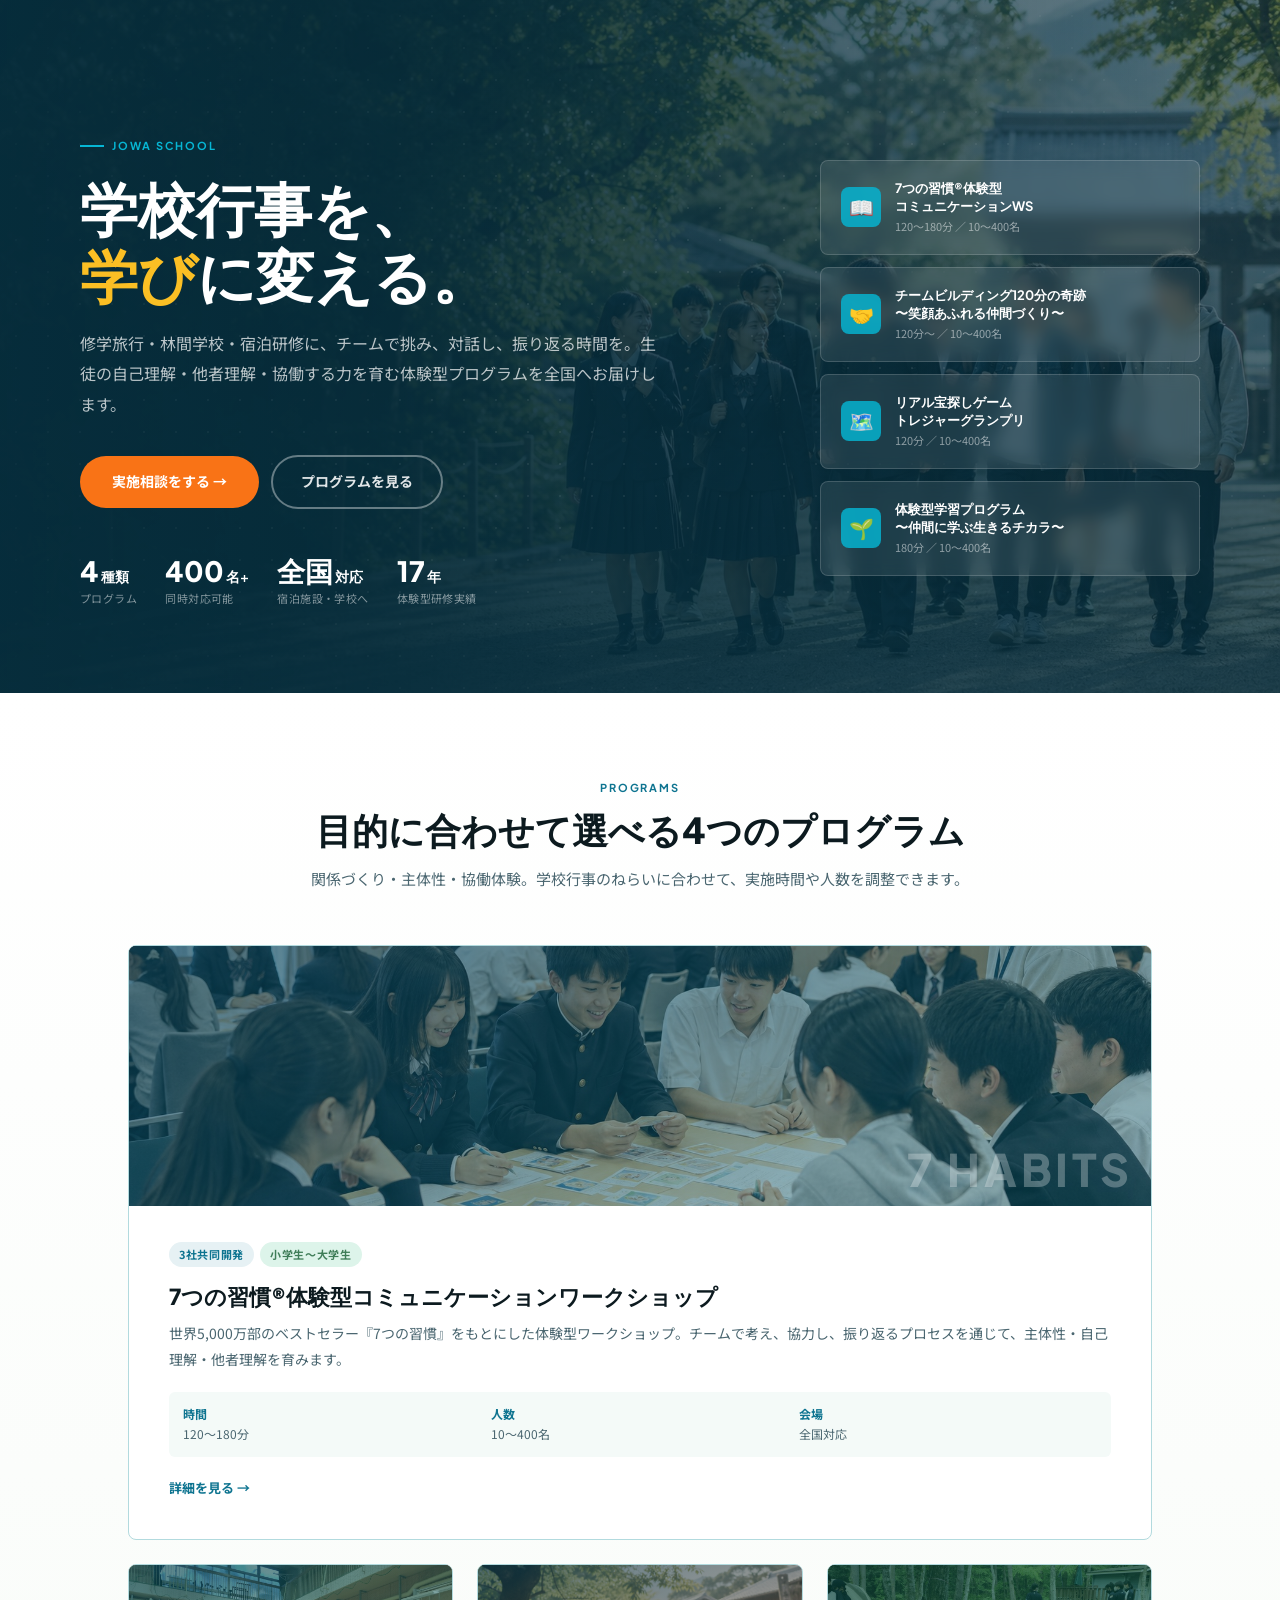
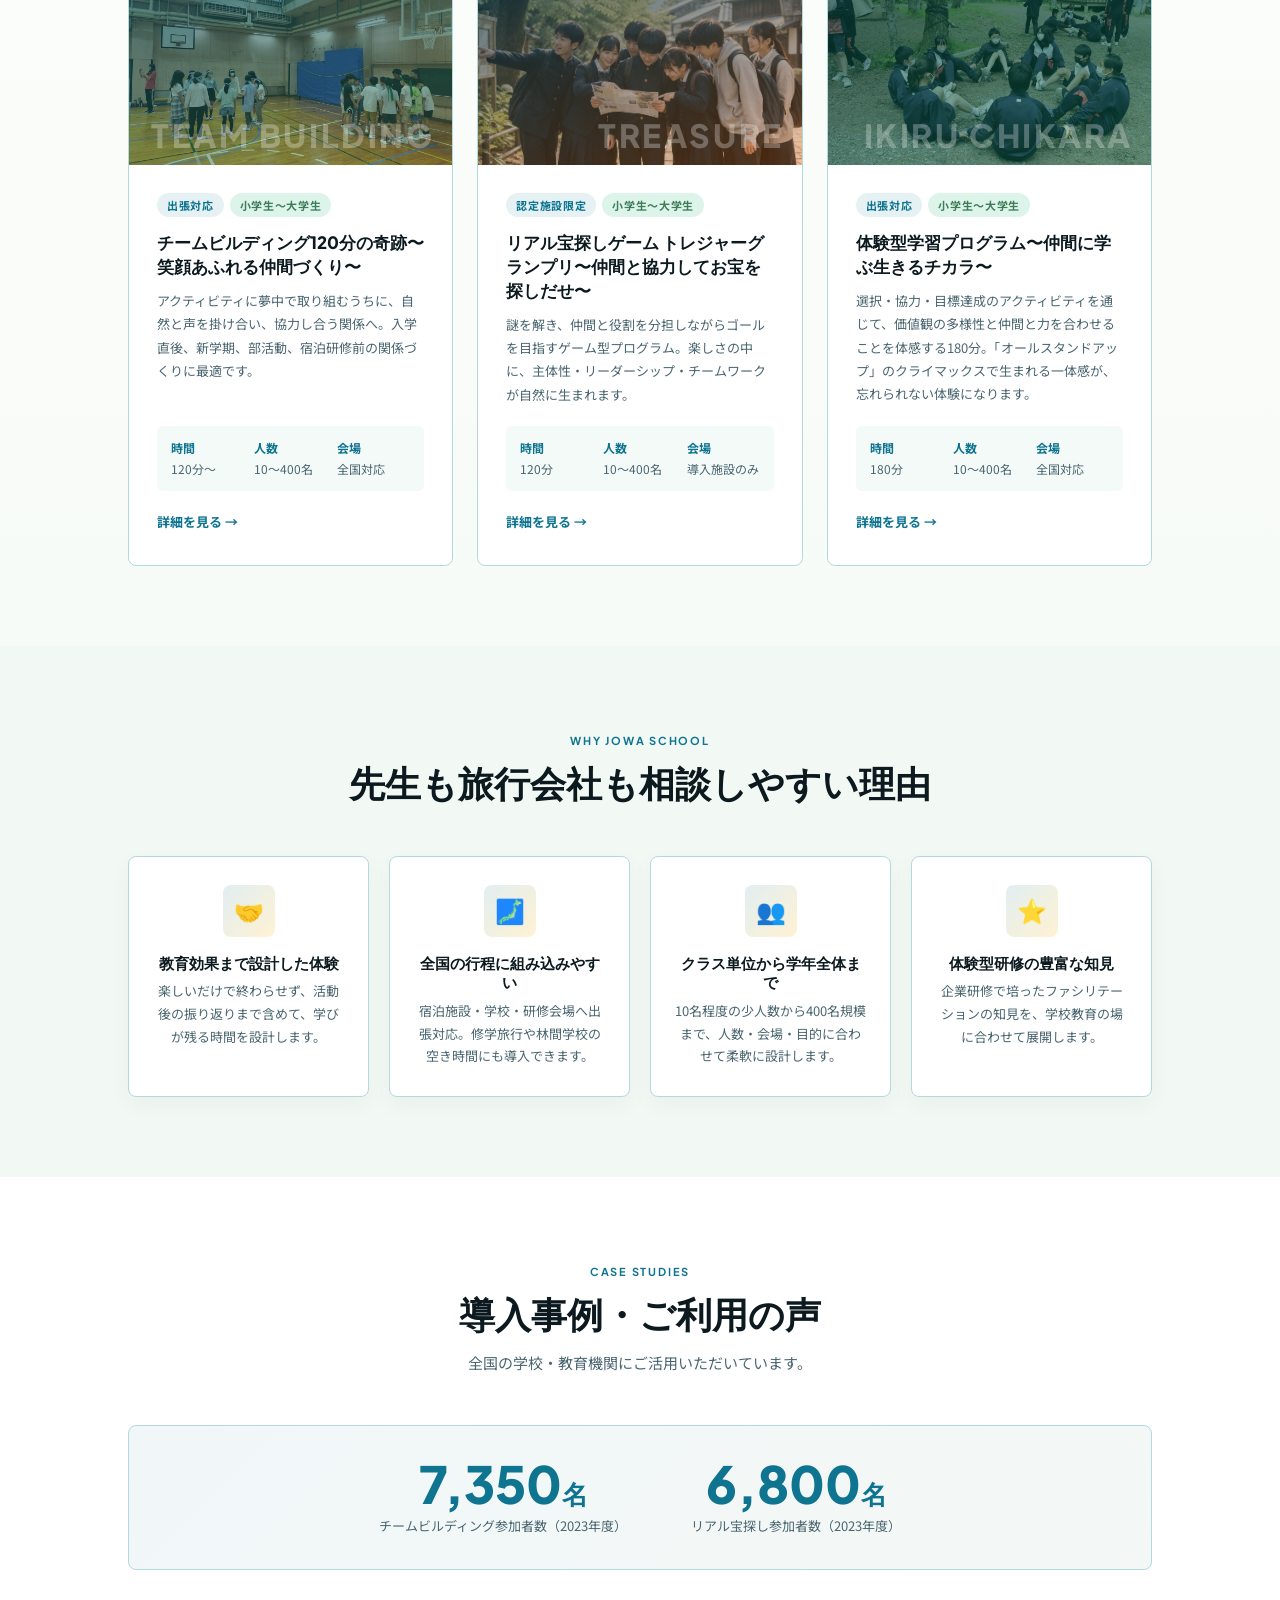
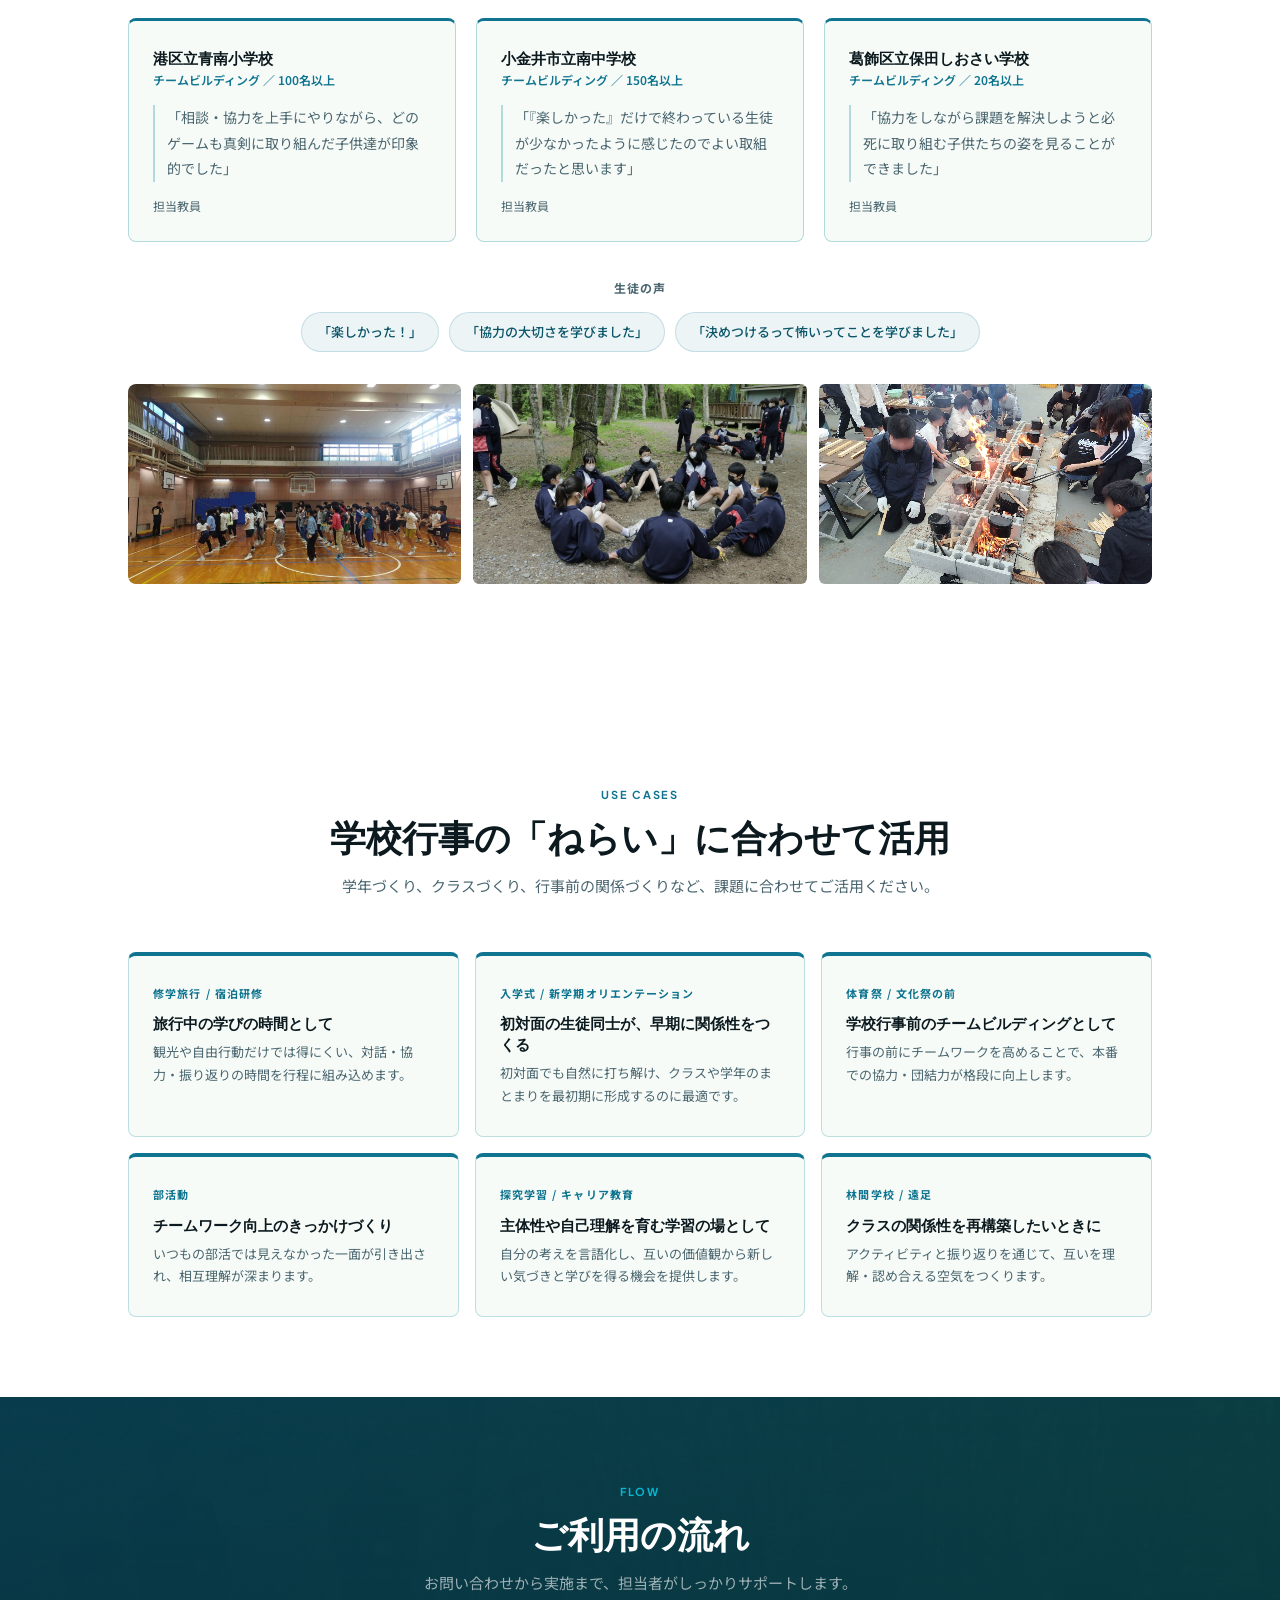
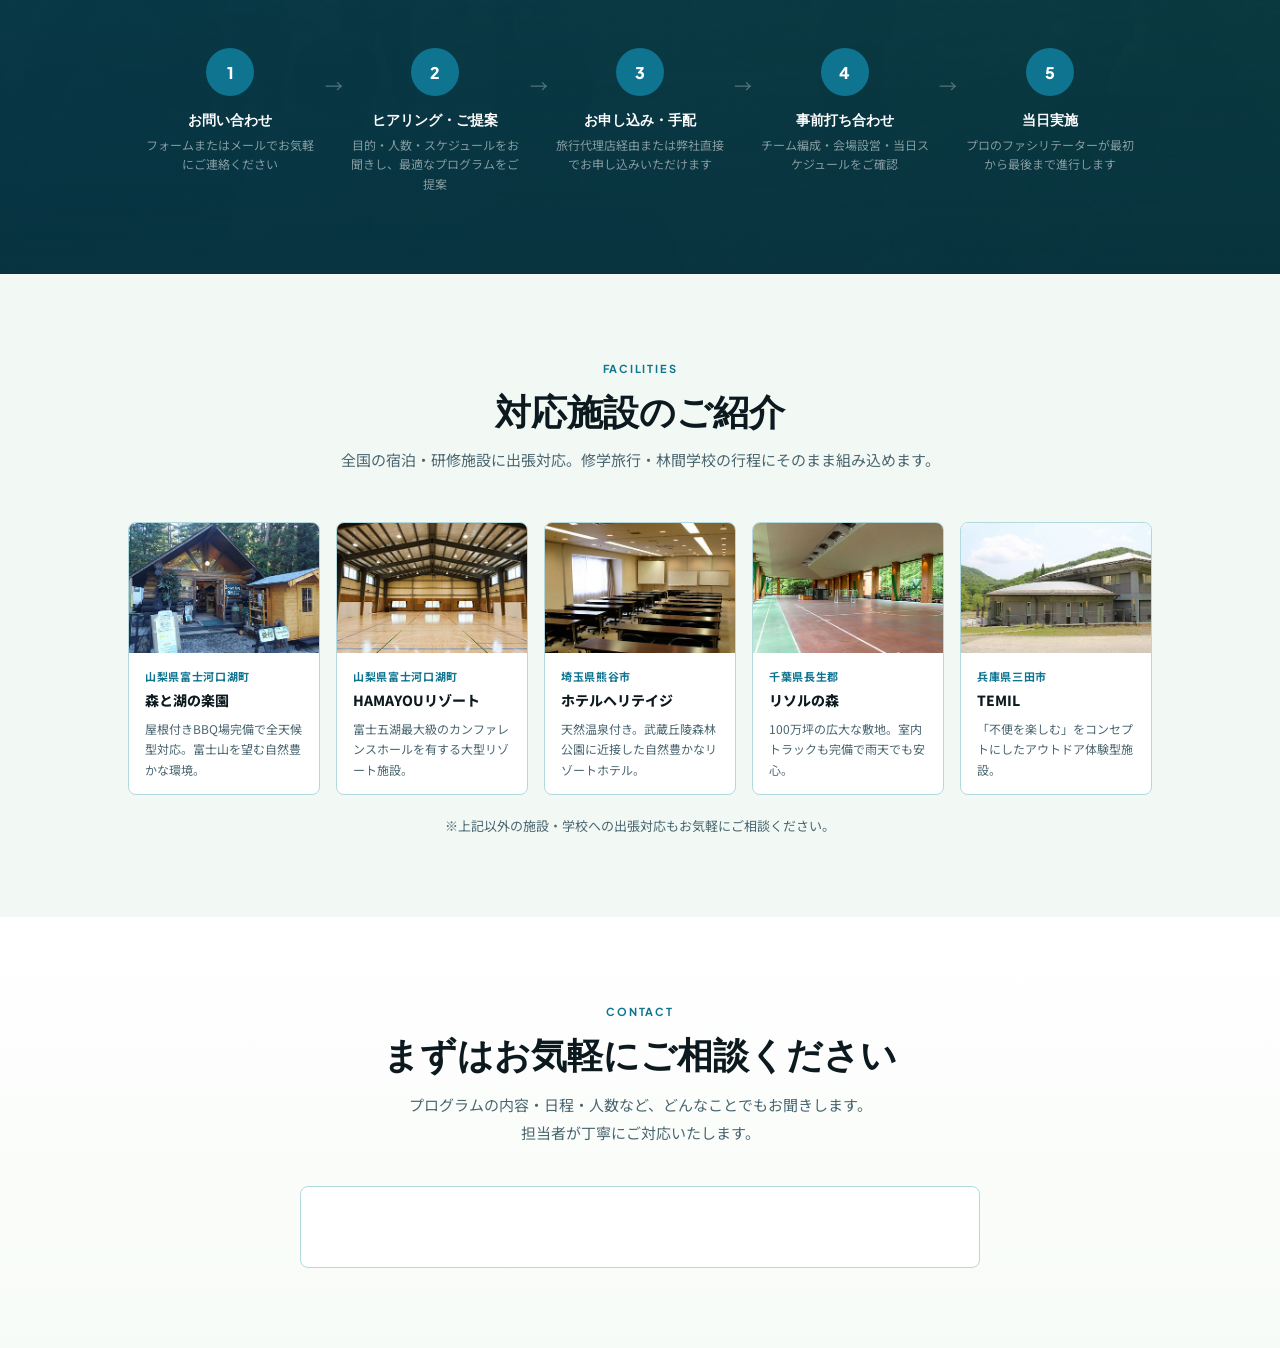
==== deploy/index.html @ 549e77df "Redesign programs grid: featured 7習慣 + 3-column sub-grid - 7つの習慣を横長フィーチャーカード（左44%:画像/右:テキスト）に変更 - 残り" ====
<!DOCTYPE html>
<html lang="ja">
<head>
  <meta charset="UTF-8">
  <meta name="viewport" content="width=device-width, initial-scale=1.0">

  <title>JOWA SCHOOL｜修学旅行・林間学校・宿泊研修の体験型プログラム</title>
  <meta name="description" content="修学旅行・林間学校・宿泊研修に。7つの習慣®ワークショップ・チームビルディング・宝探しゲームなど、学校向け体験型プログラムを全国提供。">
  <link rel="canonical" href="https://jowa-school.fun/">

  <meta property="og:type" content="website">
  <meta property="og:url" content="https://jowa-school.fun/">
  <meta property="og:title" content="JOWA SCHOOL｜修学旅行・林間学校の体験型プログラム">
  <meta property="og:description" content="修学旅行・林間学校・宿泊研修に。7つの習慣®ワークショップほか全国対応の学校向け体験型プログラム。">
  <meta property="og:site_name" content="JOWA SCHOOL">
  <meta property="og:locale" content="ja_JP">

  <link rel="preconnect" href="https://fonts.googleapis.com">
  <link rel="preconnect" href="https://fonts.gstatic.com" crossorigin>
  <link href="https://fonts.googleapis.com/css2?family=Plus+Jakarta+Sans:wght@700;800&family=Inter:wght@400;500;600;700&family=Noto+Sans+JP:wght@400;500;700&display=swap" rel="stylesheet">
  <link rel="stylesheet" href="assets/css/common.css">
  <link rel="stylesheet" href="assets/css/index.css">
  <script src="/assets/js/layout.js" defer></script>
</head>
<body>

<!-- ══ HEADER ══════════════════════════════════════ -->
<div id="site-header"></div>

<!-- ══ HERO ════════════════════════════════════════ -->
<section class="hero">
  <div class="hero-inner">
    <div class="hero-body">
      <p class="hero-eyebrow">JOWA SCHOOL</p>
      <h1>学校行事を、<br><em>学び</em>に変える。</h1>
      <p class="hero-lead">修学旅行・林間学校・宿泊研修に、チームで挑み、対話し、振り返る時間を。生徒の自己理解・他者理解・協働する力を育む体験型プログラムを全国へお届けします。</p>
      <div class="hero-btns">
        <a href="#contact" class="btn-primary">実施相談をする →</a>
        <a href="#programs" class="btn-outline btn-outline-light">プログラムを見る</a>
      </div>
      <div class="hero-stats">
        <div>
          <div class="hero-stat-num">4<span>種類</span></div>
          <div class="hero-stat-label">プログラム</div>
        </div>
        <div>
          <div class="hero-stat-num">400<span>名+</span></div>
          <div class="hero-stat-label">同時対応可能</div>
        </div>
        <div>
          <div class="hero-stat-num">全国<span>対応</span></div>
          <div class="hero-stat-label">宿泊施設・学校へ</div>
        </div>
        <div>
          <div class="hero-stat-num">17<span>年</span></div>
          <div class="hero-stat-label">体験型研修実績</div>
        </div>
      </div>
    </div>
    <div class="hero-cards">
      <a href="#7habits" class="hero-card">
        <div class="hero-card-icon">📖</div>
        <div>
          <div class="hero-card-title">7つの習慣®体験型<br>コミュニケーションWS</div>
          <div class="hero-card-meta">120〜180分 ／ 10〜400名</div>
        </div>
      </a>
      <a href="#team-building" class="hero-card">
        <div class="hero-card-icon">🤝</div>
        <div>
          <div class="hero-card-title">チームビルディング120分の奇跡<br>〜笑顔あふれる仲間づくり〜</div>
          <div class="hero-card-meta">120分〜 ／ 10〜400名</div>
        </div>
      </a>
      <a href="#treasure" class="hero-card">
        <div class="hero-card-icon">🗺️</div>
        <div>
          <div class="hero-card-title">リアル宝探しゲーム<br>トレジャーグランプリ</div>
          <div class="hero-card-meta">120分 ／ 10〜400名</div>
        </div>
      </a>
      <a href="#ikiru" class="hero-card">
        <div class="hero-card-icon">🌱</div>
        <div>
          <div class="hero-card-title">体験型学習プログラム<br>〜仲間に学ぶ生きるチカラ〜</div>
          <div class="hero-card-meta">180分 ／ 10〜400名</div>
        </div>
      </a>
    </div>
  </div>
</section>

<!-- ══ PROGRAMS ════════════════════════════════════ -->
<section class="programs-section" id="programs">
  <div class="content-wrap">
    <div class="programs-header">
      <p class="sec-eyebrow">PROGRAMS</p>
      <h2 class="sec-title">目的に合わせて選べる4つのプログラム</h2>
      <p class="sec-lead">関係づくり・主体性・協働体験。学校行事のねらいに合わせて、実施時間や人数を調整できます。</p>
    </div>
    <div class="programs-grid">

      <!-- 1: 7つの習慣（フィーチャー） -->
      <div class="prog-card prog-card-featured" id="7habits">
        <div class="prog-card-visual prog-card-visual-7habits">
          <span class="prog-card-visual-label">7 HABITS</span>
          <div class="prog-card-visual-hover">詳細を見る →</div>
        </div>
        <div class="prog-card-body">
          <div class="prog-card-tags">
            <span class="badge badge-teal">3社共同開発</span>
            <span class="badge badge-ice">小学生〜大学生</span>
          </div>
          <h3 class="prog-card-title">7つの習慣®体験型コミュニケーションワークショップ</h3>
          <p class="prog-card-desc">世界5,000万部のベストセラー『7つの習慣』をもとにした体験型ワークショップ。チームで考え、協力し、振り返るプロセスを通じて、主体性・自己理解・他者理解を育みます。</p>
          <div class="prog-card-specs">
            <div class="prog-card-spec"><strong>時間</strong>120〜180分</div>
            <div class="prog-card-spec"><strong>人数</strong>10〜400名</div>
            <div class="prog-card-spec"><strong>会場</strong>全国対応</div>
          </div>
          <a href="programs/7habits.html" class="prog-card-link" aria-label="7つの習慣ワークショップ詳細を見る">詳細を見る →</a>
        </div>
      </div>

    <div class="programs-sub-grid">
      <!-- 2: チームビルディング -->
      <div class="prog-card" id="team-building">
        <div class="prog-card-visual prog-card-visual-team">
          <span class="prog-card-visual-label">TEAM BUILDING</span>
          <div class="prog-card-visual-hover">詳細を見る →</div>
        </div>
        <div class="prog-card-body">
          <div class="prog-card-tags">
            <span class="badge badge-teal">出張対応</span>
            <span class="badge badge-ice">小学生〜大学生</span>
          </div>
          <h3 class="prog-card-title">チームビルディング120分の奇跡〜笑顔あふれる仲間づくり〜</h3>
          <p class="prog-card-desc">アクティビティに夢中で取り組むうちに、自然と声を掛け合い、協力し合う関係へ。入学直後、新学期、部活動、宿泊研修前の関係づくりに最適です。</p>
          <div class="prog-card-specs">
            <div class="prog-card-spec"><strong>時間</strong>120分〜</div>
            <div class="prog-card-spec"><strong>人数</strong>10〜400名</div>
            <div class="prog-card-spec"><strong>会場</strong>全国対応</div>
          </div>
          <a href="programs/team-building.html" class="prog-card-link" aria-label="チームビルディング詳細を見る">詳細を見る →</a>
        </div>
      </div>

      <!-- 3: トレジャーグランプリ -->
      <div class="prog-card" id="treasure">
        <div class="prog-card-visual prog-card-visual-treasure">
          <span class="prog-card-visual-label">TREASURE</span>
          <div class="prog-card-visual-hover">詳細を見る →</div>
        </div>
        <div class="prog-card-body">
          <div class="prog-card-tags">
            <span class="badge badge-teal">認定施設限定</span>
            <span class="badge badge-ice">小学生〜大学生</span>
          </div>
          <h3 class="prog-card-title">リアル宝探しゲーム トレジャーグランプリ〜仲間と協力してお宝を探しだせ〜</h3>
          <p class="prog-card-desc">謎を解き、仲間と役割を分担しながらゴールを目指すゲーム型プログラム。楽しさの中に、主体性・リーダーシップ・チームワークが自然に生まれます。</p>
          <div class="prog-card-specs">
            <div class="prog-card-spec"><strong>時間</strong>120分</div>
            <div class="prog-card-spec"><strong>人数</strong>10〜400名</div>
            <div class="prog-card-spec"><strong>会場</strong>導入施設のみ</div>
          </div>
          <a href="programs/treasure.html" class="prog-card-link" aria-label="トレジャーグランプリ詳細を見る">詳細を見る →</a>
        </div>
      </div>


      <!-- 4: 生きるチカラ -->
      <div class="prog-card" id="ikiru">
        <div class="prog-card-visual prog-card-visual-ikiru">
          <span class="prog-card-visual-label">IKIRU CHIKARA</span>
          <div class="prog-card-visual-hover">詳細を見る →</div>
        </div>
        <div class="prog-card-body">
          <div class="prog-card-tags">
            <span class="badge badge-teal">出張対応</span>
            <span class="badge badge-ice">小学生〜大学生</span>
          </div>
          <h3 class="prog-card-title">体験型学習プログラム〜仲間に学ぶ生きるチカラ〜</h3>
          <p class="prog-card-desc">選択・協力・目標達成のアクティビティを通じて、価値観の多様性と仲間と力を合わせることを体感する180分。「オールスタンドアップ」のクライマックスで生まれる一体感が、忘れられない体験になります。</p>
          <div class="prog-card-specs">
            <div class="prog-card-spec"><strong>時間</strong>180分</div>
            <div class="prog-card-spec"><strong>人数</strong>10〜400名</div>
            <div class="prog-card-spec"><strong>会場</strong>全国対応</div>
          </div>
          <a href="programs/ikiru.html" class="prog-card-link" aria-label="生きるチカラ詳細を見る">詳細を見る →</a>
        </div>
      </div>
    </div><!-- /programs-sub-grid -->

    </div>
  </div>
</section>

<!-- ══ FEATURES ════════════════════════════════════ -->
<section class="features-section" id="features">
  <div class="content-wrap">
    <div class="features-header">
      <p class="sec-eyebrow">WHY JOWA SCHOOL</p>
      <h2 class="sec-title">先生も旅行会社も相談しやすい理由</h2>
    </div>
    <div class="features-grid">
      <div class="feat-card">
        <div class="feat-icon">🤝</div>
        <div class="feat-title">教育効果まで設計した体験</div>
        <p class="feat-desc">楽しいだけで終わらせず、活動後の振り返りまで含めて、学びが残る時間を設計します。</p>
      </div>
      <div class="feat-card">
        <div class="feat-icon">🗾</div>
        <div class="feat-title">全国の行程に組み込みやすい</div>
        <p class="feat-desc">宿泊施設・学校・研修会場へ出張対応。修学旅行や林間学校の空き時間にも導入できます。</p>
      </div>
      <div class="feat-card">
        <div class="feat-icon">👥</div>
        <div class="feat-title">クラス単位から学年全体まで</div>
        <p class="feat-desc">10名程度の少人数から400名規模まで、人数・会場・目的に合わせて柔軟に設計します。</p>
      </div>
      <div class="feat-card">
        <div class="feat-icon">⭐</div>
        <div class="feat-title">体験型研修の豊富な知見</div>
        <p class="feat-desc">企業研修で培ったファシリテーションの知見を、学校教育の場に合わせて展開します。</p>
      </div>
    </div>
  </div>
</section>

<!-- ══ CASES ════════════════════════════════════════ -->
<section class="cases-section" id="cases">
  <div class="content-wrap">
    <div class="cases-header">
      <p class="sec-eyebrow">CASE STUDIES</p>
      <h2 class="sec-title">導入事例・ご利用の声</h2>
      <p class="sec-lead">全国の学校・教育機関にご活用いただいています。</p>
    </div>
    <div class="cases-stats">
      <div class="cases-stat">
        <div class="cases-stat-num">7,350<span>名</span></div>
        <div class="cases-stat-label">チームビルディング参加者数（2023年度）</div>
      </div>
      <div class="cases-stat">
        <div class="cases-stat-num">6,800<span>名</span></div>
        <div class="cases-stat-label">リアル宝探し参加者数（2023年度）</div>
      </div>
    </div>
    <div class="cases-grid">
      <div class="case-card">
        <div class="case-header">
          <div class="case-school">港区立青南小学校</div>
          <div class="case-program">チームビルディング ／ 100名以上</div>
        </div>
        <blockquote class="case-quote">「相談・協力を上手にやりながら、どのゲームも真剣に取り組んだ子供達が印象的でした」</blockquote>
        <div class="case-role">担当教員</div>
      </div>
      <div class="case-card">
        <div class="case-header">
          <div class="case-school">小金井市立南中学校</div>
          <div class="case-program">チームビルディング ／ 150名以上</div>
        </div>
        <blockquote class="case-quote">「『楽しかった』だけで終わっている生徒が少なかったように感じたのでよい取組だったと思います」</blockquote>
        <div class="case-role">担当教員</div>
      </div>
      <div class="case-card">
        <div class="case-header">
          <div class="case-school">葛飾区立保田しおさい学校</div>
          <div class="case-program">チームビルディング ／ 20名以上</div>
        </div>
        <blockquote class="case-quote">「協力をしながら課題を解決しようと必死に取り組む子供たちの姿を見ることができました」</blockquote>
        <div class="case-role">担当教員</div>
      </div>
    </div>
    <div class="student-voices">
      <p class="voices-label">生徒の声</p>
      <div class="voices-list">
        <span class="voice-chip">「楽しかった！」</span>
        <span class="voice-chip">「協力の大切さを学びました」</span>
        <span class="voice-chip">「決めつけるって怖いってことを学びました」</span>
      </div>
    </div>
    <div class="cases-photos">
      <div class="cases-photo" style="background-image:url('assets/images/school-tb-1.jpg')"></div>
      <div class="cases-photo" style="background-image:url('assets/images/adventure-allstandup.jpg')"></div>
      <div class="cases-photo" style="background-image:url('assets/images/bbq-activity.jpg')"></div>
    </div>
  </div>
</section>

<!-- ══ SCENES ═══════════════════════════════════════ -->
<section class="scenes-section" id="scenes">
  <div class="content-wrap">
    <div class="scenes-header">
      <p class="sec-eyebrow">USE CASES</p>
      <h2 class="sec-title">学校行事の「ねらい」に合わせて活用</h2>
      <p class="sec-lead">学年づくり、クラスづくり、行事前の関係づくりなど、課題に合わせてご活用ください。</p>
    </div>
    <div class="scenes-grid">
      <div class="scene-card">
        <div class="scene-tag">修学旅行 / 宿泊研修</div>
        <div class="scene-title">旅行中の学びの時間として</div>
        <p class="scene-desc">観光や自由行動だけでは得にくい、対話・協力・振り返りの時間を行程に組み込めます。</p>
      </div>
      <div class="scene-card">
        <div class="scene-tag">入学式 / 新学期オリエンテーション</div>
        <div class="scene-title">初対面の生徒同士が、早期に関係性をつくる</div>
        <p class="scene-desc">初対面でも自然に打ち解け、クラスや学年のまとまりを最初期に形成するのに最適です。</p>
      </div>
      <div class="scene-card">
        <div class="scene-tag">体育祭 / 文化祭の前</div>
        <div class="scene-title">学校行事前のチームビルディングとして</div>
        <p class="scene-desc">行事の前にチームワークを高めることで、本番での協力・団結力が格段に向上します。</p>
      </div>
      <div class="scene-card">
        <div class="scene-tag">部活動</div>
        <div class="scene-title">チームワーク向上のきっかけづくり</div>
        <p class="scene-desc">いつもの部活では見えなかった一面が引き出され、相互理解が深まります。</p>
      </div>
      <div class="scene-card">
        <div class="scene-tag">探究学習 / キャリア教育</div>
        <div class="scene-title">主体性や自己理解を育む学習の場として</div>
        <p class="scene-desc">自分の考えを言語化し、互いの価値観から新しい気づきと学びを得る機会を提供します。</p>
      </div>
      <div class="scene-card">
        <div class="scene-tag">林間学校 / 遠足</div>
        <div class="scene-title">クラスの関係性を再構築したいときに</div>
        <p class="scene-desc">アクティビティと振り返りを通じて、互いを理解・認め合える空気をつくります。</p>
      </div>
    </div>
  </div>
</section>

<!-- ══ FLOW ═════════════════════════════════════════ -->
<section class="flow-section" id="flow">
  <div class="content-wrap">
    <div class="flow-header">
      <p class="sec-eyebrow">FLOW</p>
      <h2 class="sec-title">ご利用の流れ</h2>
      <p class="sec-lead">お問い合わせから実施まで、担当者がしっかりサポートします。</p>
    </div>
    <div class="flow-steps">
      <div class="flow-step">
        <div class="flow-step-num">1</div>
        <div class="flow-step-title">お問い合わせ</div>
        <p class="flow-step-desc">フォームまたはメールでお気軽にご連絡ください</p>
      </div>
      <div class="flow-step">
        <div class="flow-step-num">2</div>
        <div class="flow-step-title">ヒアリング・ご提案</div>
        <p class="flow-step-desc">目的・人数・スケジュールをお聞きし、最適なプログラムをご提案</p>
      </div>
      <div class="flow-step">
        <div class="flow-step-num">3</div>
        <div class="flow-step-title">お申し込み・手配</div>
        <p class="flow-step-desc">旅行代理店経由または弊社直接でお申し込みいただけます</p>
      </div>
      <div class="flow-step">
        <div class="flow-step-num">4</div>
        <div class="flow-step-title">事前打ち合わせ</div>
        <p class="flow-step-desc">チーム編成・会場設営・当日スケジュールをご確認</p>
      </div>
      <div class="flow-step">
        <div class="flow-step-num">5</div>
        <div class="flow-step-title">当日実施</div>
        <p class="flow-step-desc">プロのファシリテーターが最初から最後まで進行します</p>
      </div>
    </div>
  </div>
</section>

<!-- ══ FACILITIES ════════════════════════════════════ -->
<section class="facilities-section" id="facilities">
  <div class="content-wrap">
    <div class="facilities-header">
      <p class="sec-eyebrow">FACILITIES</p>
      <h2 class="sec-title">対応施設のご紹介</h2>
      <p class="sec-lead">全国の宿泊・研修施設に出張対応。修学旅行・林間学校の行程にそのまま組み込めます。</p>
    </div>
    <div class="facilities-grid">
      <div class="fac-card">
        <div class="fac-img" style="background-image:url('assets/images/facility-rakuen.jpg')"></div>
        <div class="fac-body">
          <div class="fac-location">山梨県富士河口湖町</div>
          <div class="fac-name">森と湖の楽園</div>
          <p class="fac-desc">屋根付きBBQ場完備で全天候型対応。富士山を望む自然豊かな環境。</p>
        </div>
      </div>
      <div class="fac-card">
        <div class="fac-img" style="background-image:url('assets/images/facility-hamayou.jpg')"></div>
        <div class="fac-body">
          <div class="fac-location">山梨県富士河口湖町</div>
          <div class="fac-name">HAMAYOUリゾート</div>
          <p class="fac-desc">富士五湖最大級のカンファレンスホールを有する大型リゾート施設。</p>
        </div>
      </div>
      <div class="fac-card">
        <div class="fac-img" style="background-image:url('assets/images/facility-heritage.jpg')"></div>
        <div class="fac-body">
          <div class="fac-location">埼玉県熊谷市</div>
          <div class="fac-name">ホテルヘリテイジ</div>
          <p class="fac-desc">天然温泉付き。武蔵丘陵森林公園に近接した自然豊かなリゾートホテル。</p>
        </div>
      </div>
      <div class="fac-card">
        <div class="fac-img" style="background-image:url('assets/images/facility-resol.jpg')"></div>
        <div class="fac-body">
          <div class="fac-location">千葉県長生郡</div>
          <div class="fac-name">リソルの森</div>
          <p class="fac-desc">100万坪の広大な敷地。室内トラックも完備で雨天でも安心。</p>
        </div>
      </div>
      <div class="fac-card">
        <div class="fac-img" style="background-image:url('assets/images/facility-temil.jpg')"></div>
        <div class="fac-body">
          <div class="fac-location">兵庫県三田市</div>
          <div class="fac-name">TEMIL</div>
          <p class="fac-desc">「不便を楽しむ」をコンセプトにしたアウトドア体験型施設。</p>
        </div>
      </div>
    </div>
    <p class="facilities-note">※上記以外の施設・学校への出張対応もお気軽にご相談ください。</p>
  </div>
</section>

<!-- ══ CONTACT ══════════════════════════════════════ -->
<section class="contact-section" id="contact">
  <div class="content-wrap">
    <div class="contact-inner">
      <p class="sec-eyebrow">CONTACT</p>
      <h2 class="sec-title">まずはお気軽にご相談ください</h2>
      <p class="sec-lead">プログラムの内容・日程・人数など、どんなことでもお聞きします。<br>担当者が丁寧にご対応いたします。</p>
      <div class="hs-form-wrap">
        <script src="https://js-na2.hsforms.net/forms/embed/246127011.js" defer></script>
        <div class="hs-form-frame" data-region="na2" data-form-id="2bb275f9-6973-461e-a616-0be017607dcc" data-portal-id="246127011"></div>
      </div>
    </div>
  </div>
</section>

<!-- ══ FOOTER ════════════════════════════════════════ -->
<div id="site-footer"></div>

</body>
</html>
---- deploy/assets/css/common.css ----
/* ━━━━━━━━━━━━━━━━━━━━━━━━━━━━━━━━━━━━━━━━━
   JOWA SCHOOL — common.css
   共通スタイル（ヘッダー・フッター・ベース）
━━━━━━━━━━━━━━━━━━━━━━━━━━━━━━━━━━━━━━━━━ */

/* ── DESIGN TOKENS ── */
:root {
  --teal:       #0E7490;   /* ブランドティール */
  --teal-dark:  #0A5568;   /* ダークティール（ヘッダー・濃背景） */
  --teal-bright:#06B6D4;   /* ブライトシアン（アクセント） */
  --leaf:       #3F7D58;   /* 学校・自然感の補助色 */
  --sun:        #FBBF24;   /* ハイライト */
  --coral:      #F97316;   /* CTAコーラルオレンジ */
  --coral-dark: #EA6C0A;   /* CTAホバー */
  --white:      #FFFFFF;
  --ice:        #F7FBF7;   /* body背景 */
  --ice-deep:   #DDF4EA;   /* セクション区切り用薄グリーン */
  --ink:        #0C1A1F;   /* 本文テキスト */
  --sub:        #4A6670;   /* サブテキスト */
  --rule:       #B2DADE;   /* ボーダー */

  --font-disp: 'Plus Jakarta Sans', 'Inter', sans-serif;
  --font-body: 'Noto Sans JP', sans-serif;

  --radius-sm:  6px;
  --radius-md:  8px;
  --radius-lg:  8px;
}

/* ── RESET & BASE ── */
*, *::before, *::after { box-sizing: border-box; margin: 0; padding: 0; }
html { scroll-behavior: smooth; font-size: 15px; }
body {
  font-family: var(--font-body);
  color: var(--ink);
  background: var(--ice);
  line-height: 1.7;
  -webkit-font-smoothing: antialiased;
}
a { color: inherit; text-decoration: none; }
img { max-width: 100%; display: block; }
ul { list-style: none; }

/* ── HEADER ── */
.hd {
  position: fixed; top: 0; left: 0; right: 0; z-index: 100;
  background: rgba(10,85,104,.96);
  height: 52px;
  display: flex; align-items: center; justify-content: space-between;
  padding: 0 32px;
  box-shadow: 0 1px 0 rgba(255,255,255,.08);
}
.hd-logo { display: flex; align-items: center; gap: 8px; }
.hd-logo img { height: 26px; width: auto; display: block; filter: brightness(0) invert(1); opacity: .9; }
.hd-logo span {
  font-size: 11px; font-weight: 600;
  color: rgba(255,255,255,.55);
  letter-spacing: .1em;
  text-transform: uppercase;
}
.hd-nav {
  display: flex; align-items: center; gap: 24px;
}
.hd-nav a {
  font-size: 12px; font-weight: 600;
  color: rgba(255,255,255,.7); letter-spacing: .04em;
  transition: color .15s;
}
.hd-nav a:hover, .hd-nav a.active { color: var(--white); }
.hd-sister {
  font-size: 11px; font-weight: 700; letter-spacing: .04em;
  color: rgba(255,255,255,.6) !important;
  border: 1px solid rgba(255,255,255,.25);
  padding: 5px 12px; border-radius: 100px;
  transition: color .15s, border-color .15s !important;
  white-space: nowrap;
}
.hd-sister:hover {
  color: var(--white) !important;
  border-color: rgba(255,255,255,.5) !important;
}
.hd-cta {
  background: var(--coral);
  color: var(--white) !important;
  padding: 7px 18px; border-radius: 100px;
  font-size: 12px; font-weight: 700;
  transition: background .15s !important;
}
.hd-cta:hover { background: var(--coral-dark) !important; }

/* ── FOOTER ── */
.ft {
  background: var(--teal-dark);
  color: rgba(255,255,255,.75);
}
.ft-cta {
  background:
    linear-gradient(90deg, rgba(6,45,60,.90) 0%, rgba(6,45,60,.76) 48%, rgba(6,45,60,.46) 100%),
    url('../images/cta-bg.jpg') center 54% / cover no-repeat;
  padding: 48px 48px;
  position: relative;
}
.ft-cta-inner {
  max-width: 1120px; margin: 0 auto;
  display: flex; align-items: center; justify-content: space-between;
  gap: 32px; flex-wrap: wrap;
  position: relative;
  z-index: 1;
}
.ft-cta-label {
  font-family: var(--font-disp);
  font-size: clamp(18px,2vw,24px);
  font-weight: 800; color: var(--white);
  margin-bottom: 6px; letter-spacing: 0;
}
.ft-cta-sub {
  font-size: 14px; color: rgba(255,255,255,.72); line-height: 1.65;
}
.ft-cta-actions {
  display: flex;
  gap: 12px;
  flex-wrap: wrap;
  align-items: center;
}
.ft-cta-btn {
  display: inline-block;
  background: var(--coral);
  color: var(--white);
  padding: 14px 32px; border-radius: 100px;
  font-size: 14px; font-weight: 700;
  transition: background .15s, transform .15s;
  white-space: nowrap;
}
.ft-cta-btn:hover { background: var(--coral-dark); transform: translateY(-1px); }
.ft-cta-btn-sub {
  display: inline-block;
  background: transparent;
  color: var(--white);
  padding: 13px 28px; border-radius: 100px;
  font-size: 14px; font-weight: 700;
  border: 2px solid rgba(255,255,255,.45);
  transition: border-color .15s;
  white-space: nowrap;
}
.ft-cta-btn-sub:hover { border-color: rgba(255,255,255,.9); }

.ft-main { padding: 48px 48px 32px; }
.ft-main-inner {
  max-width: 1120px; margin: 0 auto;
  display: grid; grid-template-columns: 1fr repeat(3,auto);
  gap: 48px;
}
.ft-logo {
  display: flex; align-items: center; gap: 8px;
  margin-bottom: 4px;
}
.ft-logo-img {
  height: 28px; width: auto;
  filter: brightness(0) invert(1); opacity: .85;
}
.ft-logo span {
  font-size: 13px;
  font-weight: 600;
  color: rgba(255,255,255,.4);
  letter-spacing: .1em;
}
.ft-tagline {
  font-size: 13px; color: rgba(255,255,255,.55);
  line-height: 1.7; margin-bottom: 12px;
}
.ft-meta { font-size: 12px; color: rgba(255,255,255,.4); }
.ft-col-title {
  font-size: 11px; font-weight: 700;
  color: rgba(255,255,255,.45); letter-spacing: .1em;
  text-transform: uppercase; margin-bottom: 14px;
}
.ft-col-links { display: flex; flex-direction: column; gap: 10px; }
.ft-col-links a {
  font-size: 13px; color: rgba(255,255,255,.65);
  transition: color .15s;
}
.ft-col-links a:hover { color: var(--white); }

.ft-bottom {
  border-top: 1px solid rgba(255,255,255,.08);
  padding: 20px 48px;
}
.ft-bottom-inner {
  max-width: 1120px; margin: 0 auto;
  display: flex; align-items: center; justify-content: space-between;
  gap: 16px; flex-wrap: wrap;
}
.ft-copy { font-size: 12px; color: rgba(255,255,255,.3); }
.ft-bottom-nav { display: flex; gap: 20px; }
.ft-bottom-nav a { font-size: 12px; color: rgba(255,255,255,.35); transition: color .15s; }
.ft-bottom-nav a:hover { color: rgba(255,255,255,.7); }

/* ── SECTION COMMON ── */
.sec-title {
  font-family: var(--font-disp);
  font-size: clamp(24px,2.8vw,40px);
  font-weight: 800; color: var(--ink);
  line-height: 1.2; letter-spacing: 0;
}
.sec-eyebrow {
  display: inline-block;
  font-family: var(--font-disp);
  font-size: 11px; font-weight: 700;
  letter-spacing: .16em; color: var(--teal);
  text-transform: uppercase; margin-bottom: 10px;
}
.sec-lead {
  font-size: 15px; color: var(--sub);
  line-height: 1.85; margin-top: 14px;
}

/* ── TAG / BADGE ── */
.badge {
  display: inline-flex; align-items: center;
  font-size: 11px; font-weight: 700;
  letter-spacing: .06em; padding: 3px 10px;
  border-radius: 100px;
}
.badge-teal { background: rgba(14,116,144,.1); color: var(--teal); }
.badge-coral { background: var(--coral); color: var(--white); }
.badge-ice { background: var(--ice-deep); color: var(--leaf); }

/* ── BUTTON ── */
.btn-primary {
  display: inline-flex; align-items: center; gap: 6px;
  background: var(--coral); color: var(--white);
  padding: 14px 32px; border-radius: 100px;
  font-size: 14px; font-weight: 700;
  transition: background .15s, transform .15s;
}
.btn-primary:hover { background: var(--coral-dark); transform: translateY(-1px); }
.btn-outline {
  display: inline-flex; align-items: center; gap: 6px;
  background: transparent; color: var(--teal);
  padding: 13px 28px; border-radius: 100px;
  border: 2px solid var(--teal);
  font-size: 14px; font-weight: 700;
  transition: background .15s, color .15s;
}
.btn-outline:hover { background: var(--teal); color: var(--white); }
.btn-outline-light {
  color: rgba(255,255,255,.88);
  border-color: rgba(255,255,255,.38);
}
.btn-outline-light:hover {
  background: rgba(255,255,255,.12);
  color: var(--white);
}

/* ── CONTENT WRAP ── */
.content-wrap { max-width: 1120px; margin: 0 auto; padding: 0 48px; }

@media (max-width: 1024px) {
  .ft-main-inner { grid-template-columns: 1fr 1fr; }
}
@media (max-width: 768px) {
  .hd { padding: 0 20px; }
  .hd-nav a:not(.hd-cta) { display: none; }
  .ft-cta { padding: 36px 24px; }
  .ft-main { padding: 36px 24px 24px; }
  .ft-main-inner { grid-template-columns: 1fr; gap: 28px; }
  .ft-bottom { padding: 16px 24px; }
  .content-wrap { padding: 0 24px; }
}
---- deploy/assets/css/index.css ----
/* ━━━━━━━━━━━━━━━━━━━━━━━━━━━━━━━━━━━━━━━━━
   JOWA SCHOOL — index.css  トップページ専用
━━━━━━━━━━━━━━━━━━━━━━━━━━━━━━━━━━━━━━━━━ */

/* ── HERO ── */
.hero {
  background-color: var(--teal-dark);
  background-image: url('../images/jowa-school-hero-students.jpg');
  background-size: cover;
  background-position: center 38%;
  padding: calc(52px + 76px) 48px 86px;
  position: relative; overflow: hidden;
}
.hero::before {
  content: '';
  position: absolute; inset: 0;
  background:
    linear-gradient(to right, rgba(6,45,60,.94) 0%, rgba(6,45,60,.74) 52%, rgba(6,45,60,.48) 100%),
    linear-gradient(to bottom, rgba(6,45,60,.18) 0%, rgba(6,45,60,.64) 100%);
}
/* 背景ドット装飾 */
.hero::after {
  content: '';
  position: absolute; inset: 0;
  background-image: radial-gradient(circle, rgba(255,255,255,.07) 1px, transparent 1px);
  background-size: 32px 32px;
  mask-image: radial-gradient(ellipse 80% 80% at 60% 50%, black 30%, transparent 100%);
}
.hero-inner {
  max-width: 1120px; margin: 0 auto;
  position: relative; z-index: 1;
  display: grid; grid-template-columns: minmax(0,1fr) 380px;
  gap: 64px; align-items: center;
}
.hero-eyebrow {
  display: inline-flex; align-items: center; gap: 8px;
  font-family: var(--font-disp);
  font-size: 11px; font-weight: 700; letter-spacing: .16em;
  color: var(--teal-bright); text-transform: uppercase;
  margin-bottom: 20px;
}
.hero-eyebrow::before {
  content: '';
  width: 24px; height: 2px;
  background: var(--teal-bright);
}
.hero h1 {
  font-family: var(--font-disp);
  font-size: clamp(34px, 4.5vw, 62px);
  font-weight: 800; color: var(--white);
  line-height: 1.15; letter-spacing: 0;
  margin-bottom: 20px;
  max-width: 680px;
}
.hero h1 em {
  color: var(--sun); font-style: normal;
}
.hero-lead {
  font-size: 16px; color: rgba(255,255,255,.72);
  line-height: 1.9; max-width: 590px; margin-bottom: 36px;
}
.hero-btns {
  display: flex; gap: 12px; flex-wrap: wrap;
  align-items: center;
}
.hero-stats {
  display: flex; gap: 28px; margin-top: 48px; flex-wrap: wrap;
}
.hero-stat-num {
  font-family: var(--font-disp);
  font-size: 28px; font-weight: 800;
  color: var(--white); line-height: 1;
}
.hero-stat-num span { font-size: 14px; font-weight: 600; margin-left: 2px; }
.hero-stat-label { font-size: 11px; color: rgba(255,255,255,.5); margin-top: 4px; letter-spacing: .04em; }

/* ヒーロー右カード群 */
.hero-cards {
  display: flex; flex-direction: column; gap: 12px;
}
.hero-card {
  background: rgba(255,255,255,.09);
  border: 1px solid rgba(255,255,255,.16);
  border-radius: var(--radius-md);
  padding: 18px 20px;
  display: flex; align-items: center; gap: 14px;
  backdrop-filter: blur(8px);
  transition: background .2s;
}
.hero-card:hover { background: rgba(255,255,255,.1); }
.hero-card-icon {
  width: 40px; height: 40px; border-radius: 8px;
  background: rgba(6,182,212,.82); flex-shrink: 0;
  display: flex; align-items: center; justify-content: center;
  font-size: 20px;
}
.hero-card-title {
  font-family: var(--font-disp);
  font-size: 13px; font-weight: 700; color: var(--white);
  line-height: 1.4;
}
.hero-card-meta {
  font-size: 11px; color: rgba(255,255,255,.5); margin-top: 2px;
}

/* ── PROGRAMS ── */
.programs-section {
  background: linear-gradient(180deg, var(--white) 0%, #F7FBF7 100%);
  padding: 80px 0;
}
.programs-header {
  text-align: center; margin-bottom: 52px;
}
.programs-grid {
  display: flex;
  flex-direction: column;
  gap: 24px;
}
.programs-sub-grid {
  display: grid; grid-template-columns: repeat(3,1fr);
  gap: 24px;
}
/* フィーチャーカード（横長） */
.prog-card-featured {
  flex-direction: row;
  min-height: 280px;
}
.prog-card-featured .prog-card-visual {
  flex: 0 0 44%;
  height: auto;
  min-height: 260px;
}
.prog-card-featured .prog-card-visual-label {
  font-size: clamp(28px, 3.5vw, 52px);
}
.prog-card-featured .prog-card-body {
  padding: 36px 40px 40px;
  justify-content: center;
}
.prog-card-featured .prog-card-title {
  font-size: 22px;
}
.prog-card-featured .prog-card-desc {
  font-size: 14px;
}
.prog-card {
  background: var(--white);
  border-radius: var(--radius-lg);
  overflow: hidden;
  border: 1px solid var(--rule);
  display: flex; flex-direction: column;
  position: relative; /* full-link 用 */
  cursor: pointer;
  transition: box-shadow .2s, transform .2s;
}
.prog-card:hover {
  box-shadow: 0 8px 32px rgba(14,116,144,.15);
  transform: translateY(-4px);
}
/* カード全体をリンクにする */
.prog-card-link::after {
  content: '';
  position: absolute;
  inset: 0;
}
.prog-card-visual {
  height: 200px; position: relative;
  overflow: hidden;
}
.prog-card-visual::before {
  content: '';
  position: absolute; inset: 0;
  background: inherit;
  background-size: cover;
  transition: transform .35s ease;
}
.prog-card:hover .prog-card-visual::before { transform: scale(1.04); }
.prog-card-visual-7habits {
  background:
    linear-gradient(160deg, rgba(10,68,90,.68) 0%, rgba(14,116,144,.36) 100%),
    url('../images/jowa-school-prog-7habits-students.jpg') center/cover no-repeat;
}
.prog-card-visual-team {
  background:
    linear-gradient(160deg, rgba(6,70,80,.68) 0%, rgba(63,125,88,.38) 100%),
    url('../images/school-tb-4.jpg') center/cover no-repeat;
}
.prog-card-visual-treasure {
  background:
    linear-gradient(160deg, rgba(10,55,75,.68) 0%, rgba(249,115,22,.30) 100%),
    url('../images/jowa-school-prog-treasure-students.jpg') center/cover no-repeat;
}
.prog-card-visual-ikiru {
  background:
    linear-gradient(160deg, rgba(5,60,50,.68) 0%, rgba(10,130,100,.36) 100%),
    url('../images/adventure-allstandup.jpg') center/cover no-repeat;
}
.prog-card-visual-label {
  font-family: var(--font-disp);
  font-size: clamp(22px,2.5vw,34px); font-weight: 800;
  color: rgba(255,255,255,.28); letter-spacing: .08em;
  position: absolute; bottom: 14px; right: 18px; line-height: 1;
  user-select: none;
  z-index: 1;
}
/* ホバー時オーバーレイ */
.prog-card-visual-hover {
  position: absolute; inset: 0;
  display: flex; align-items: center; justify-content: center;
  background: rgba(6,45,60,.45);
  font-family: var(--font-disp);
  font-size: 15px; font-weight: 700; color: var(--white);
  letter-spacing: .06em;
  opacity: 0;
  transition: opacity .2s;
  pointer-events: none;
  z-index: 2;
}
.prog-card:hover .prog-card-visual-hover { opacity: 1; }
.prog-card-body {
  padding: 28px 28px 32px;
  flex: 1; display: flex; flex-direction: column;
}
.prog-card-tags {
  display: flex; gap: 6px; flex-wrap: wrap; margin-bottom: 14px;
}
.prog-card-title {
  font-family: var(--font-disp);
  font-size: 17px; font-weight: 800; color: var(--ink);
  line-height: 1.4; letter-spacing: 0; margin-bottom: 10px;
}
.prog-card-desc {
  font-size: 13px; color: var(--sub); line-height: 1.8;
  flex: 1; margin-bottom: 20px;
}
.prog-card-specs {
  display: grid; grid-template-columns: repeat(3,1fr); gap: 10px; margin-bottom: 20px;
  padding: 12px 14px;
  background: #F4FAF8; border-radius: var(--radius-sm);
}
.prog-card-spec { font-size: 12px; color: var(--sub); }
.prog-card-spec strong { font-weight: 700; color: var(--teal); display: block; }
.prog-card-link {
  display: inline-flex; align-items: center; gap: 6px;
  font-size: 13px; font-weight: 700; color: var(--teal);
  transition: gap .15s;
}
.prog-card-link:hover { gap: 10px; }

/* ── FEATURES ── */
.features-section {
  background: #F2F8F4;
  padding: 80px 0;
}
.features-header { text-align: center; margin-bottom: 52px; }
.features-grid {
  display: grid; grid-template-columns: repeat(4,1fr);
  gap: 20px;
}
.feat-card {
  background: var(--white);
  border-radius: var(--radius-md);
  padding: 28px 24px;
  text-align: center;
  border: 1px solid var(--rule);
  box-shadow: 0 8px 24px rgba(12,26,31,.04);
}
.feat-icon {
  width: 52px; height: 52px; border-radius: 8px;
  background: linear-gradient(135deg, rgba(14,116,144,.12), rgba(251,191,36,.20));
  display: flex; align-items: center; justify-content: center;
  font-size: 24px; margin: 0 auto 16px;
}
.feat-title {
  font-family: var(--font-disp);
  font-size: 15px; font-weight: 800; color: var(--ink);
  margin-bottom: 8px; line-height: 1.3;
}
.feat-desc { font-size: 13px; color: var(--sub); line-height: 1.75; }

/* ── USE CASES / SCENARIOS ── */
.scenes-section {
  background: var(--white);
  padding: 80px 0;
}
.scenes-header { text-align: center; margin-bottom: 52px; }
.scenes-grid {
  display: grid; grid-template-columns: repeat(3,1fr);
  gap: 16px;
}
.scene-card {
  background: #F7FBF7;
  border-radius: var(--radius-md);
  padding: 28px 24px;
  border: 1px solid rgba(178,218,222,.85);
  border-top: 4px solid var(--teal);
}
.scene-tag {
  font-size: 11px; font-weight: 700; letter-spacing: .1em;
  color: var(--teal); text-transform: uppercase; margin-bottom: 10px;
}
.scene-title {
  font-family: var(--font-disp);
  font-size: 15px; font-weight: 800; color: var(--ink);
  margin-bottom: 8px; line-height: 1.4;
}
.scene-desc { font-size: 13px; color: var(--sub); line-height: 1.75; }

/* ── FLOW ── */
.flow-section {
  background:
    linear-gradient(135deg, rgba(10,85,104,.98), rgba(20,96,72,.96)),
    url('../images/hero-school.jpg') center/cover no-repeat;
  padding: 80px 0;
  position: relative; overflow: hidden;
}
.flow-section::before {
  content: '';
  position: absolute; inset: 0;
  background:
    linear-gradient(to bottom, rgba(6,45,60,.64), rgba(6,45,60,.88)),
    radial-gradient(circle, rgba(255,255,255,.04) 1px, transparent 1px);
  background-size: auto, 28px 28px;
}
.flow-header { text-align: center; margin-bottom: 52px; position: relative; z-index: 1; }
.flow-header .sec-title { color: var(--white); }
.flow-header .sec-eyebrow { color: var(--teal-bright); }
.flow-header .sec-lead { color: rgba(255,255,255,.6); }
.flow-steps {
  display: flex; gap: 0; position: relative; z-index: 1;
}
.flow-step {
  flex: 1; text-align: center; position: relative;
  padding: 0 16px;
}
.flow-step:not(:last-child)::after {
  content: '→';
  position: absolute; top: 22px; right: -10px;
  font-size: 18px; color: rgba(255,255,255,.3);
}
.flow-step-num {
  width: 48px; height: 48px; border-radius: 50%;
  background: var(--teal);
  display: flex; align-items: center; justify-content: center;
  margin: 0 auto 14px;
  font-family: var(--font-disp); font-size: 16px; font-weight: 800;
  color: var(--white);
}
.flow-step-title {
  font-family: var(--font-disp);
  font-size: 14px; font-weight: 800; color: var(--white);
  margin-bottom: 6px; line-height: 1.3;
}
.flow-step-desc { font-size: 12px; color: rgba(255,255,255,.5); line-height: 1.65; }

/* ── CONTACT ── */
.contact-section {
  background: linear-gradient(180deg, var(--white), #F7FBF7);
  padding: 80px 0;
}
.contact-inner {
  max-width: 680px; margin: 0 auto; text-align: center;
}
.contact-inner .sec-title { margin-bottom: 16px; }
.contact-inner .sec-lead { margin-bottom: 40px; }

/* HubSpot フォームラッパー */
.hs-form-wrap {
  background: var(--white);
  border: 1px solid var(--rule);
  border-radius: var(--radius-lg);
  padding: 40px;
  text-align: left;
}
.hs-form-wrap .hs-form-frame { width: 100%; }

/* HubSpot デフォルトスタイルの上書き */
.hs-form-wrap .hs-form fieldset { max-width: 100% !important; }
.hs-form-wrap .hs-form .hs-input {
  width: 100% !important;
  padding: 10px 14px !important;
  border: 1px solid var(--rule) !important;
  border-radius: var(--radius-sm) !important;
  font-size: 14px !important;
  font-family: var(--font-body) !important;
  color: var(--ink) !important;
  background: var(--white) !important;
  transition: border-color .15s !important;
}
.hs-form-wrap .hs-form .hs-input:focus {
  border-color: var(--teal) !important;
  outline: none !important;
  box-shadow: 0 0 0 3px rgba(14,116,144,.12) !important;
}
.hs-form-wrap .hs-form label {
  font-size: 13px !important;
  font-weight: 700 !important;
  color: var(--ink) !important;
  margin-bottom: 6px !important;
  display: block !important;
}
.hs-form-wrap .hs-form .hs-button {
  background: var(--coral) !important;
  color: var(--white) !important;
  border: none !important;
  padding: 14px 36px !important;
  border-radius: 100px !important;
  font-size: 15px !important;
  font-weight: 700 !important;
  font-family: var(--font-disp) !important;
  cursor: pointer !important;
  transition: background .15s !important;
  width: auto !important;
}
.hs-form-wrap .hs-form .hs-button:hover { background: var(--coral-dark) !important; }
.hs-form-wrap .hs-form .hs-error-msgs { color: var(--coral) !important; font-size: 12px !important; }

.contact-form {
  background: var(--white);
  border: 1px solid var(--rule);
  border-radius: var(--radius-lg);
  padding: 40px;
  text-align: left;
}
.form-row { margin-bottom: 20px; }
.form-row label {
  display: block;
  font-size: 13px; font-weight: 700; color: var(--ink);
  margin-bottom: 6px;
}
.form-row .req {
  display: inline-block;
  font-size: 10px; font-weight: 700; color: var(--coral);
  background: rgba(249,115,22,.1);
  padding: 1px 6px; border-radius: 3px; margin-left: 6px;
  vertical-align: middle;
}
.form-row input,
.form-row select,
.form-row textarea {
  width: 100%;
  padding: 11px 14px;
  border: 1px solid var(--rule);
  border-radius: var(--radius-sm);
  font-size: 14px; font-family: var(--font-body);
  color: var(--ink); background: var(--white);
  transition: border-color .15s, box-shadow .15s;
  outline: none;
}
.form-row input:focus,
.form-row select:focus,
.form-row textarea:focus {
  border-color: var(--teal);
  box-shadow: 0 0 0 3px rgba(14,116,144,.1);
}
.form-row textarea { min-height: 120px; resize: vertical; }
.form-row-2 { display: grid; grid-template-columns: 1fr 1fr; gap: 16px; }
.form-submit {
  width: 100%; padding: 16px;
  background: var(--coral); color: var(--white);
  border: none; border-radius: 100px;
  font-size: 15px; font-weight: 700;
  cursor: pointer;
  transition: background .15s, transform .15s;
  font-family: var(--font-body);
}
.form-submit:hover { background: var(--coral-dark); transform: translateY(-1px); }
.form-note { font-size: 12px; color: var(--sub); text-align: center; margin-top: 16px; line-height: 1.65; }

/* ── CASES ── */
.cases-section {
  background: var(--white);
  padding: 80px 0;
}
.cases-header { text-align: center; margin-bottom: 48px; }
.cases-stats {
  display: flex; justify-content: center; gap: 64px;
  margin-bottom: 48px;
  padding: 32px 40px;
  background: linear-gradient(135deg, rgba(14,116,144,.06), rgba(63,125,88,.06));
  border-radius: var(--radius-md);
  border: 1px solid var(--rule);
}
.cases-stat { text-align: center; }
.cases-stat-num {
  font-family: var(--font-disp);
  font-size: clamp(36px, 4vw, 52px);
  font-weight: 800; color: var(--teal);
  line-height: 1;
}
.cases-stat-num span { font-size: .5em; font-weight: 700; }
.cases-stat-label { font-size: 13px; color: var(--sub); margin-top: 6px; }
.cases-grid {
  display: grid; grid-template-columns: repeat(3,1fr);
  gap: 20px; margin-bottom: 36px;
}
.case-card {
  background: #F7FBF7;
  border: 1px solid var(--rule);
  border-top: 3px solid var(--teal);
  border-radius: var(--radius-md);
  padding: 24px;
  display: flex; flex-direction: column; gap: 14px;
}
.case-school {
  font-family: var(--font-disp);
  font-size: 15px; font-weight: 800; color: var(--ink);
}
.case-program { font-size: 12px; color: var(--teal); font-weight: 600; }
.case-quote {
  font-size: 14px; color: var(--sub); line-height: 1.85;
  flex: 1; margin: 0;
  padding-left: 12px;
  border-left: 2px solid var(--rule);
}
.case-role { font-size: 12px; color: var(--sub); }
.cases-photos {
  display: grid; grid-template-columns: repeat(3, 1fr);
  gap: 12px; margin-top: 32px; margin-bottom: 36px; border-radius: var(--radius-md);
  overflow: hidden;
}
.cases-photo {
  height: 200px;
  background-size: cover; background-position: center;
  border-radius: var(--radius-sm);
}
.student-voices { text-align: center; }
.voices-label {
  font-size: 12px; font-weight: 700; letter-spacing: .1em;
  color: var(--sub); margin-bottom: 14px;
  text-transform: uppercase;
}
.voices-list { display: flex; flex-wrap: wrap; gap: 10px; justify-content: center; }
.voice-chip {
  background: rgba(14,116,144,.08);
  border: 1px solid rgba(14,116,144,.18);
  color: var(--teal-dark);
  font-size: 13px; font-weight: 500;
  padding: 8px 16px; border-radius: 100px;
}

/* ── FACILITIES ── */
.facilities-section {
  background: #F2F8F4;
  padding: 80px 0;
}
.facilities-header { text-align: center; margin-bottom: 48px; }
.facilities-grid {
  display: grid;
  grid-template-columns: repeat(5, 1fr);
  gap: 16px;
  margin-bottom: 20px;
}
.fac-card {
  background: var(--white);
  border-radius: var(--radius-md);
  overflow: hidden;
  border: 1px solid var(--rule);
  transition: box-shadow .2s;
}
.fac-card:hover { box-shadow: 0 8px 24px rgba(12,26,31,.08); }
.fac-img {
  height: 130px;
  background-size: cover; background-position: center;
}
.fac-body { padding: 14px 16px; }
.fac-location { font-size: 11px; color: var(--teal); font-weight: 700; letter-spacing: .06em; margin-bottom: 4px; }
.fac-name { font-size: 14px; font-weight: 800; color: var(--ink); margin-bottom: 6px; }
.fac-desc { font-size: 12px; color: var(--sub); line-height: 1.7; }
.facilities-note {
  text-align: center; font-size: 13px; color: var(--sub);
}

@media (max-width: 1024px) {
  .features-grid { grid-template-columns: repeat(2,1fr); }
  .facilities-grid { grid-template-columns: repeat(3, 1fr); }
}
@media (max-width: 768px) {
  .hero { padding: calc(52px + 48px) 24px 56px; }
  .hero-inner { grid-template-columns: 1fr; gap: 40px; }
  .hero-cards { display: none; }
  .hero-stats {
    display: grid;
    grid-template-columns: repeat(2, minmax(0, 1fr));
    gap: 22px 18px;
  }
  .programs-section, .features-section, .cases-section, .scenes-section,
  .facilities-section, .flow-section, .contact-section { padding: 56px 0; }
  .cases-stats { gap: 32px; padding: 24px; }
  .cases-grid { grid-template-columns: 1fr; }
  .facilities-grid { grid-template-columns: repeat(2, 1fr); }
  .programs-sub-grid { grid-template-columns: 1fr; }
  .prog-card-featured { flex-direction: column; }
  .prog-card-featured .prog-card-visual { flex: none; height: 220px; min-height: unset; }
  .prog-card-featured .prog-card-body { padding: 28px 28px 32px; }
  .features-grid { grid-template-columns: 1fr 1fr; }
  .scenes-grid { grid-template-columns: 1fr; }
  .flow-steps { flex-direction: column; gap: 24px; max-width: 400px; margin: 0 auto; }
  .flow-step:not(:last-child)::after { display: none; }
  .contact-form { padding: 24px 20px; }
  .form-row-2 { grid-template-columns: 1fr; }
}
@media (max-width: 480px) {
  .features-grid { grid-template-columns: 1fr; }
  .prog-card-specs { grid-template-columns: 1fr; }
}
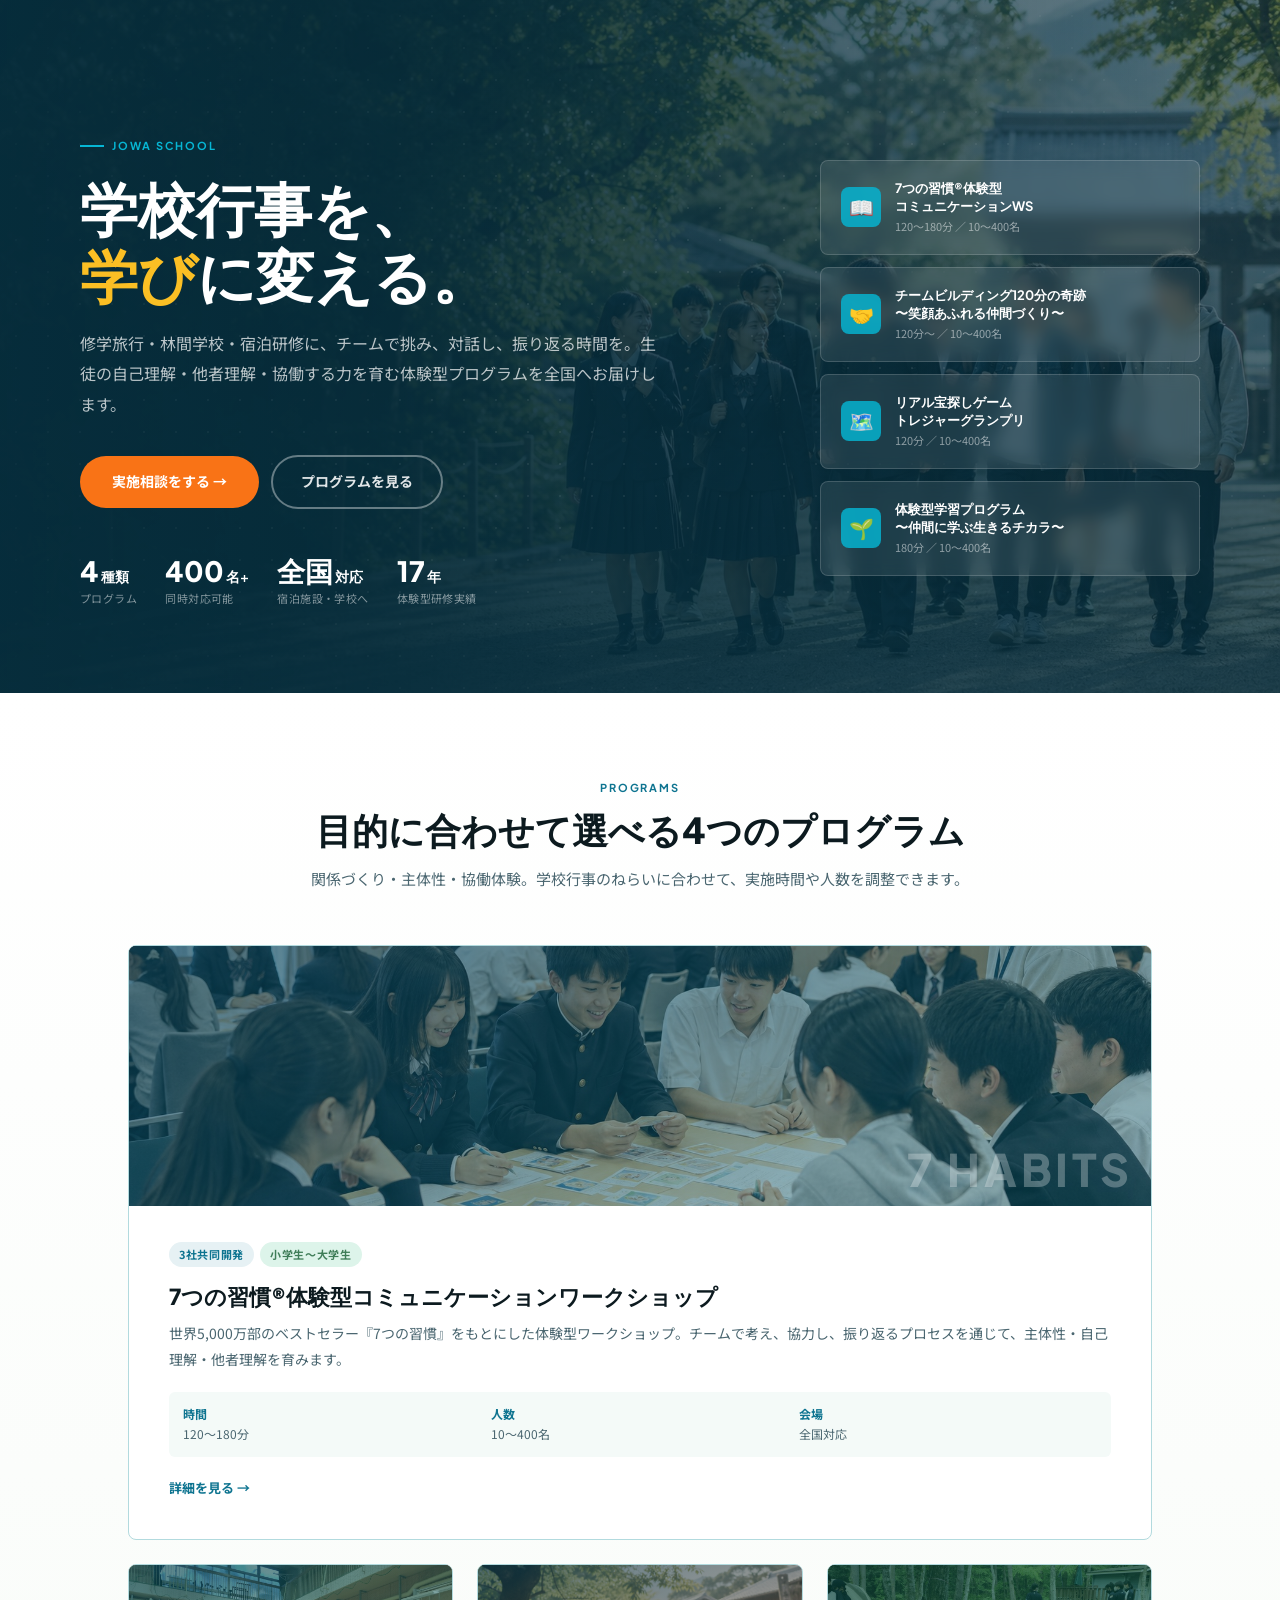
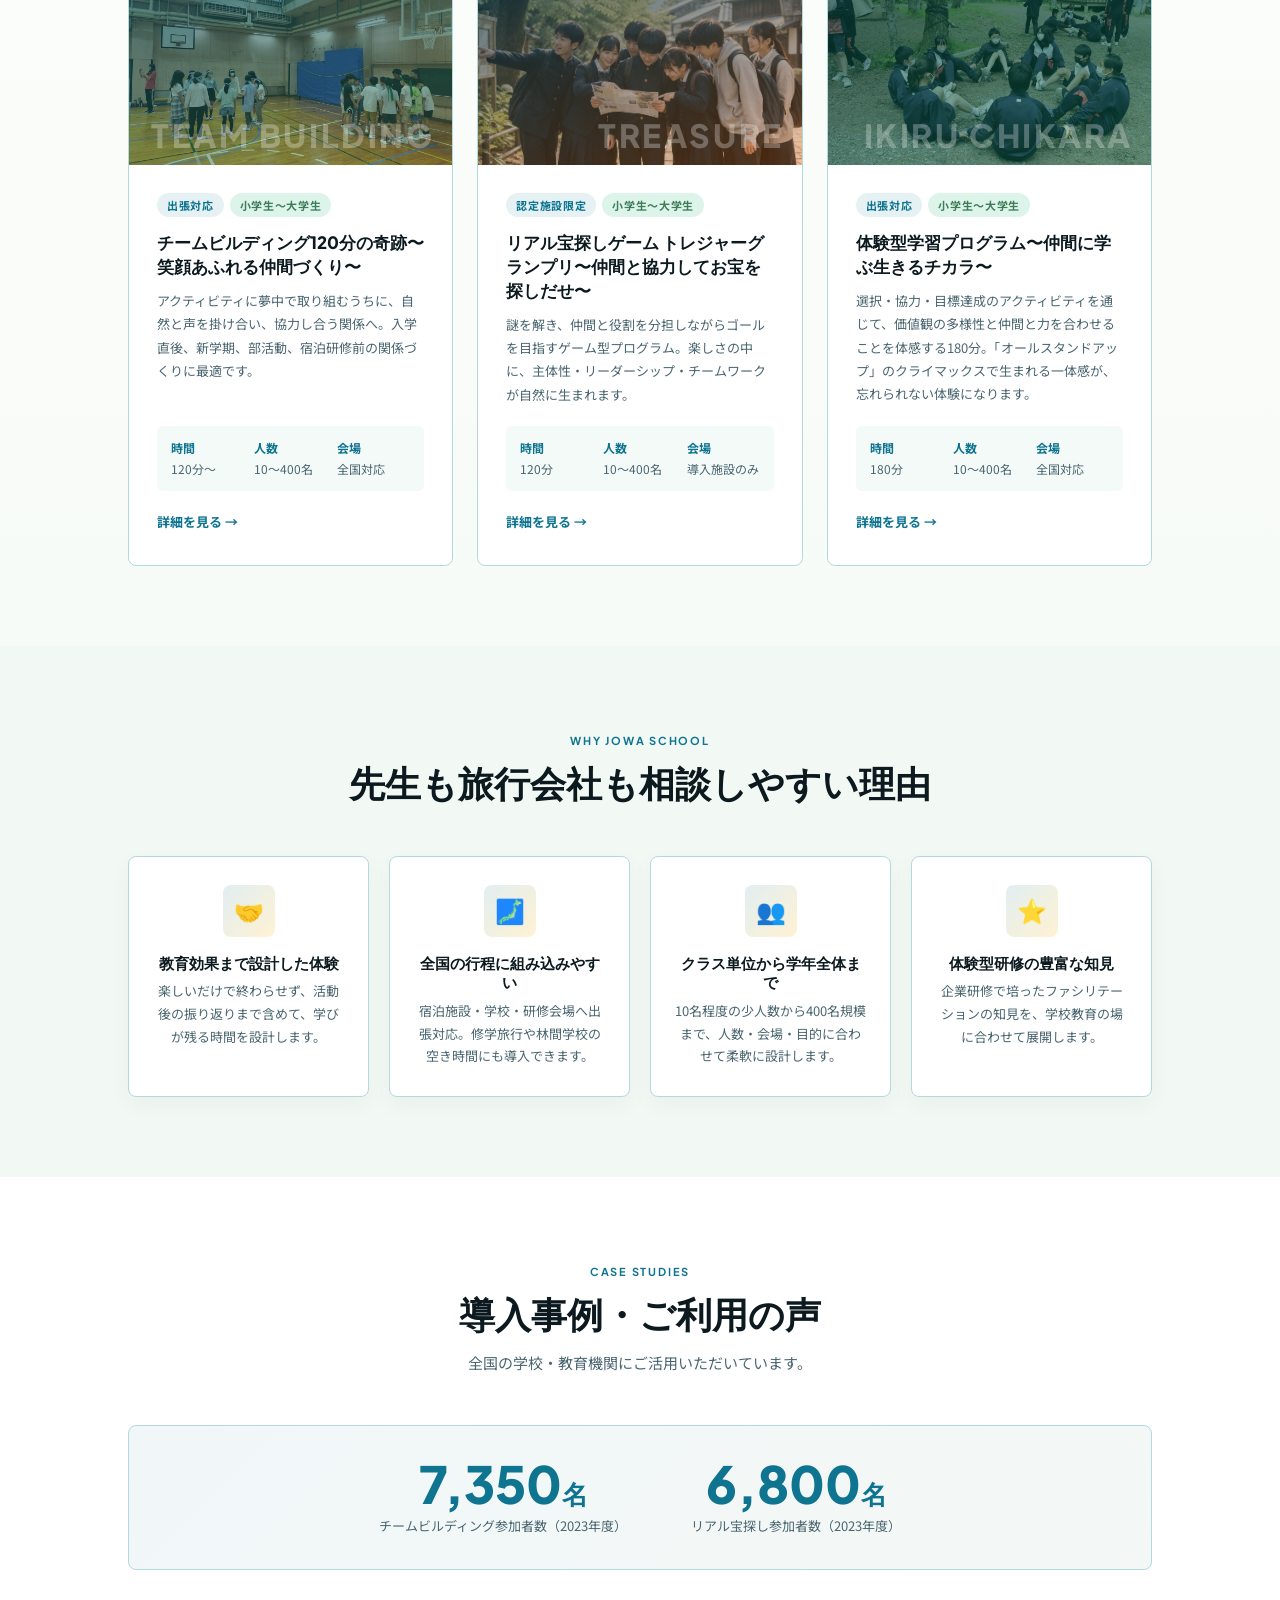
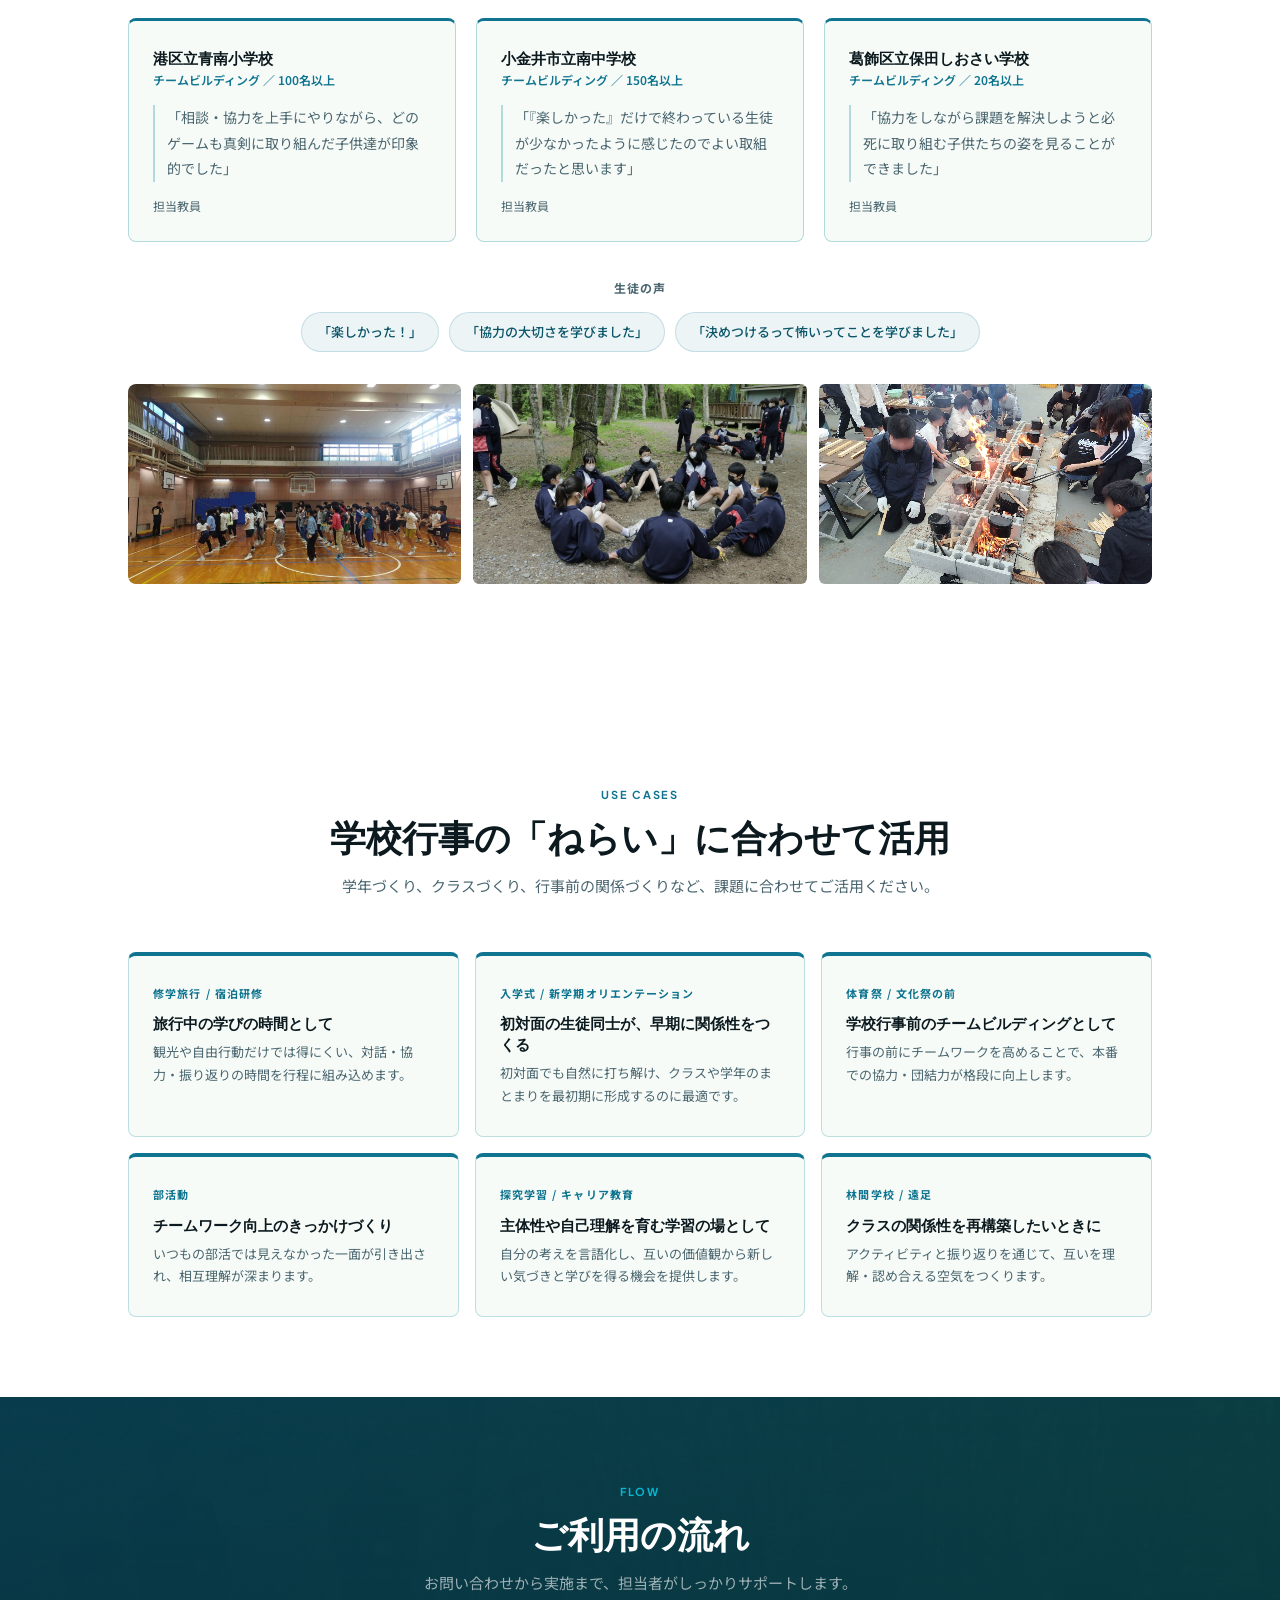
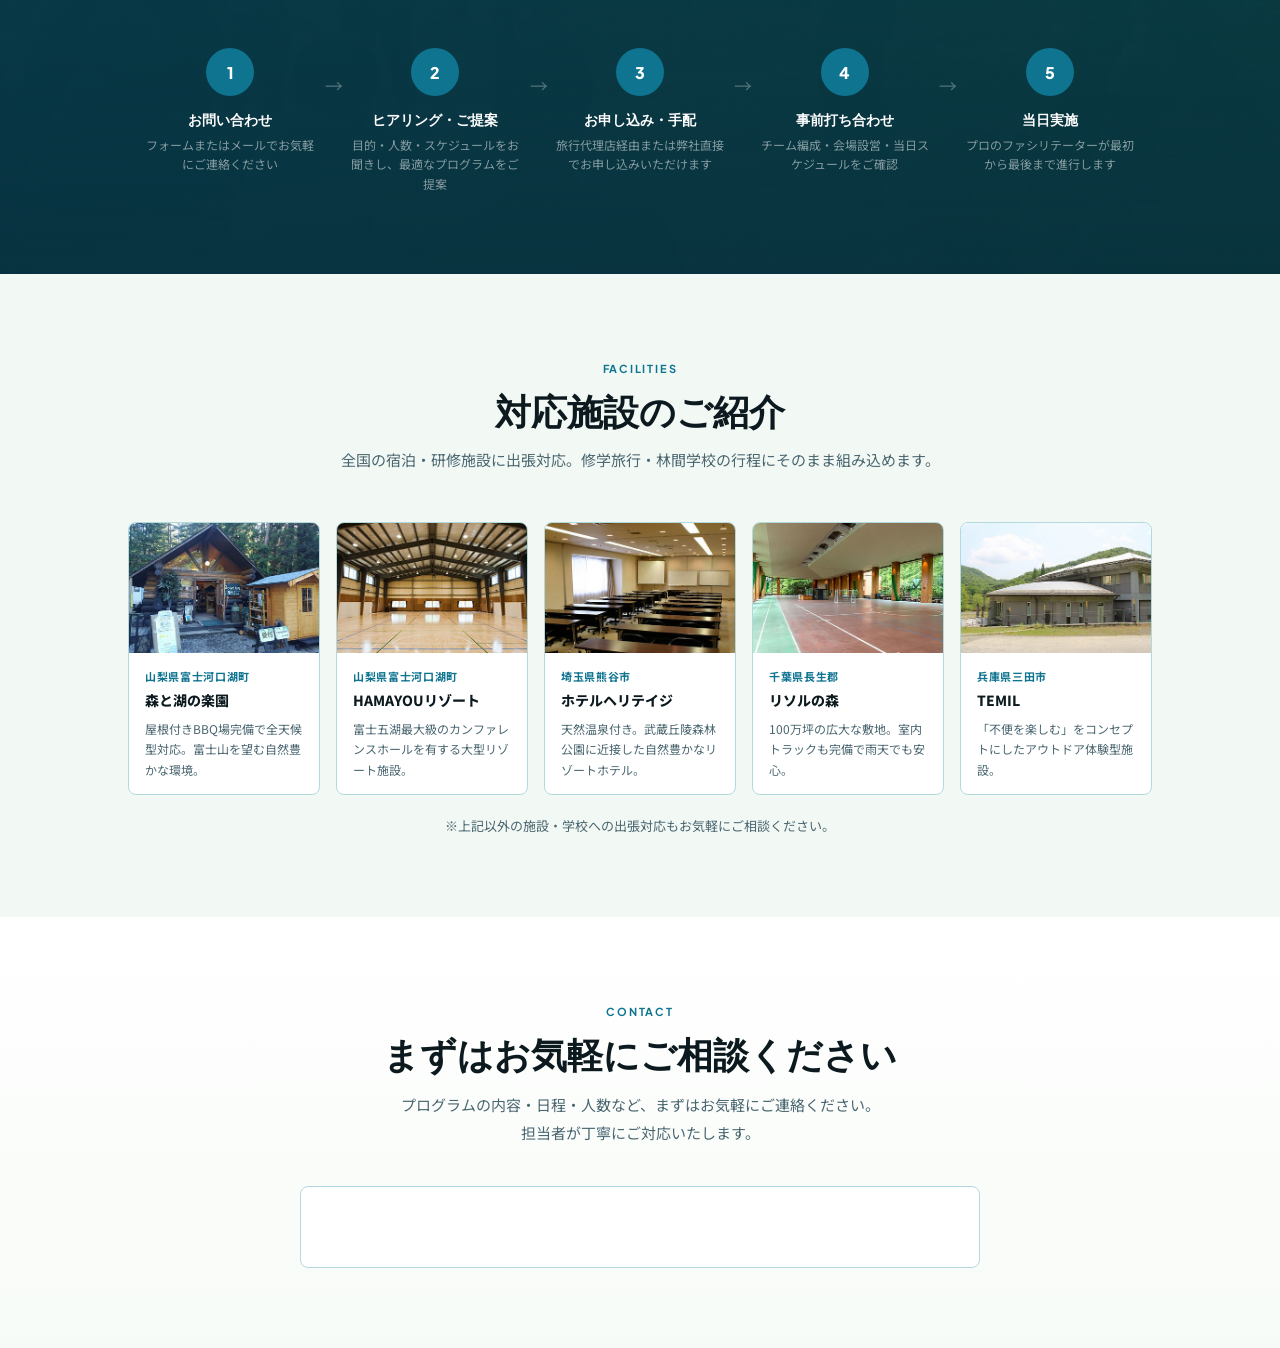
==== commit ec18822e: "Fix contact section lead text 「どんなことでもお聞きします」→「まずはお気軽にご連絡ください。担当者が丁寧にご対応いたします。」  Co-Authored-By: Cla" ====
--- a/deploy/index.html
+++ b/deploy/index.html
@@ -428,7 +428,7 @@
     <div class="contact-inner">
       <p class="sec-eyebrow">CONTACT</p>
       <h2 class="sec-title">まずはお気軽にご相談ください</h2>
-      <p class="sec-lead">プログラムの内容・日程・人数など、どんなことでもお聞きします。<br>担当者が丁寧にご対応いたします。</p>
+      <p class="sec-lead">プログラムの内容・日程・人数など、まずはお気軽にご連絡ください。<br>担当者が丁寧にご対応いたします。</p>
       <div class="hs-form-wrap">
         <script src="https://js-na2.hsforms.net/forms/embed/246127011.js" defer></script>
         <div class="hs-form-frame" data-region="na2" data-form-id="2bb275f9-6973-461e-a616-0be017607dcc" data-portal-id="246127011"></div>
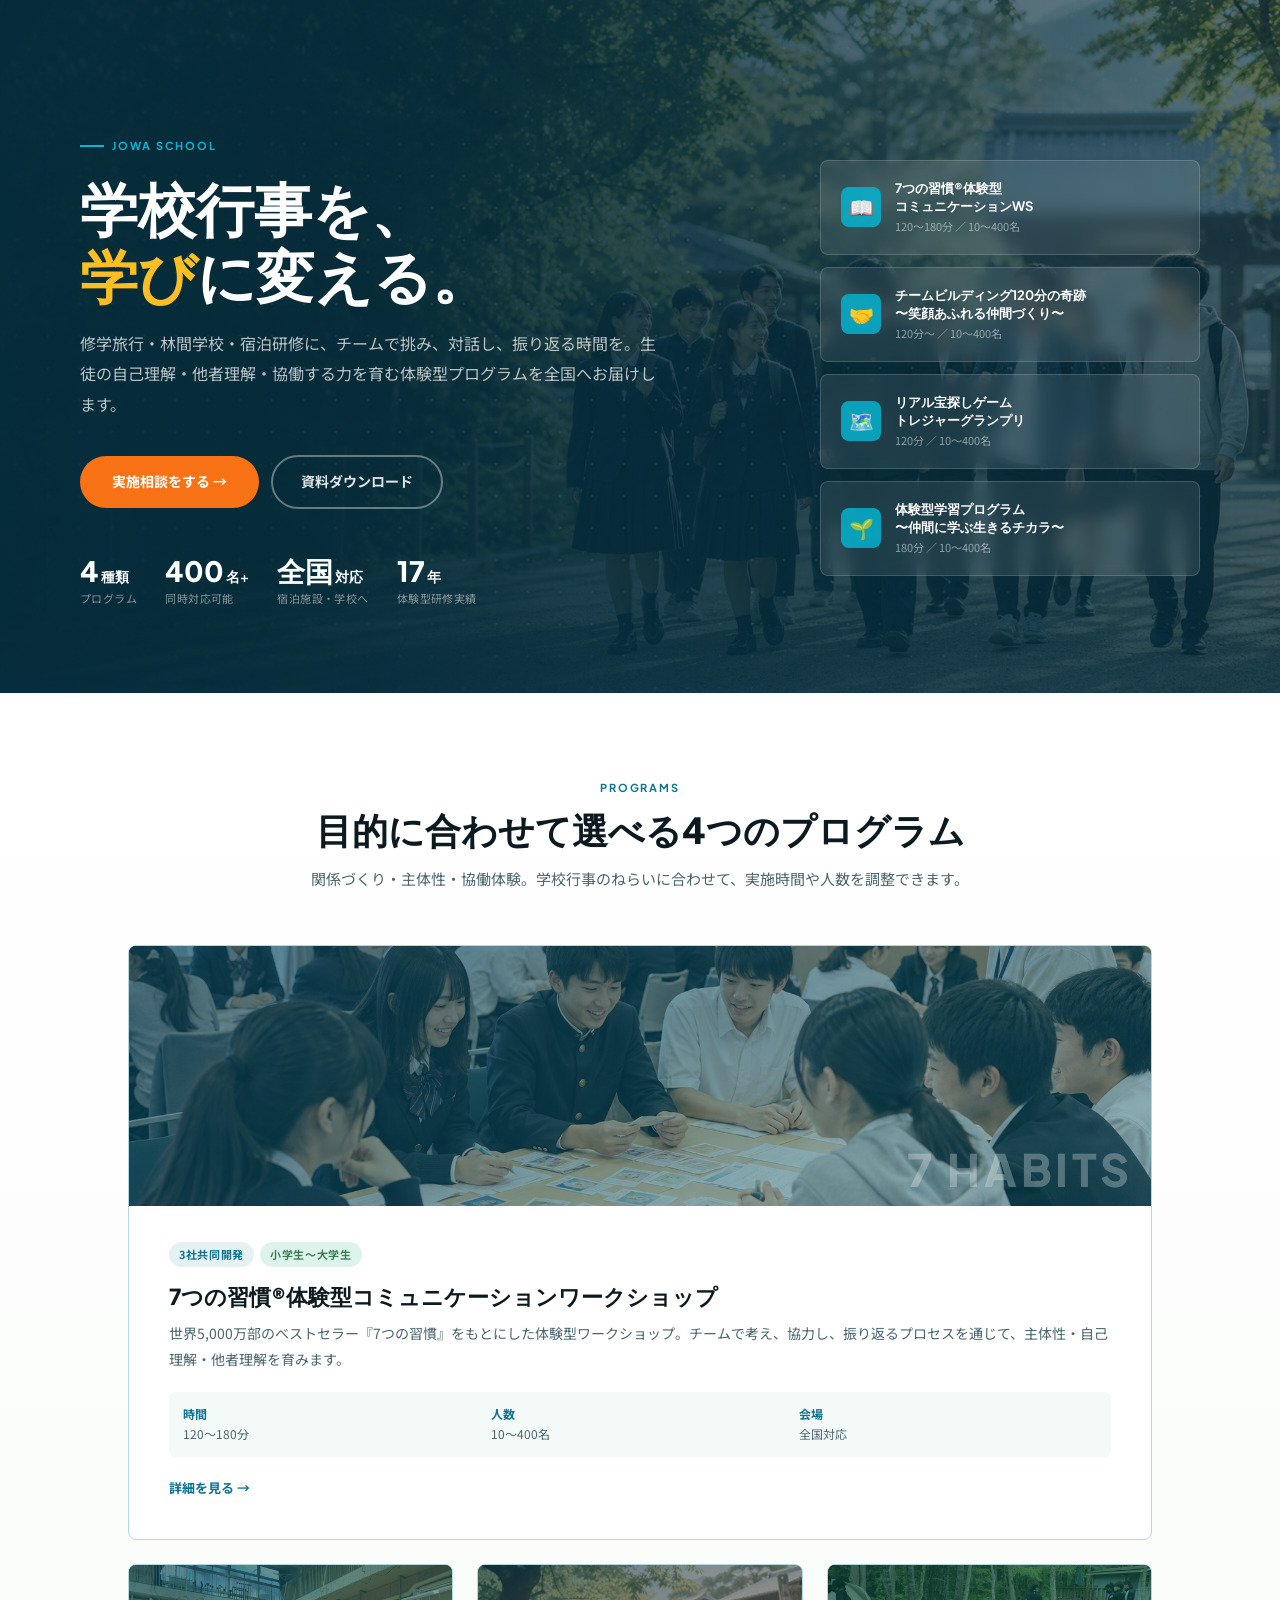
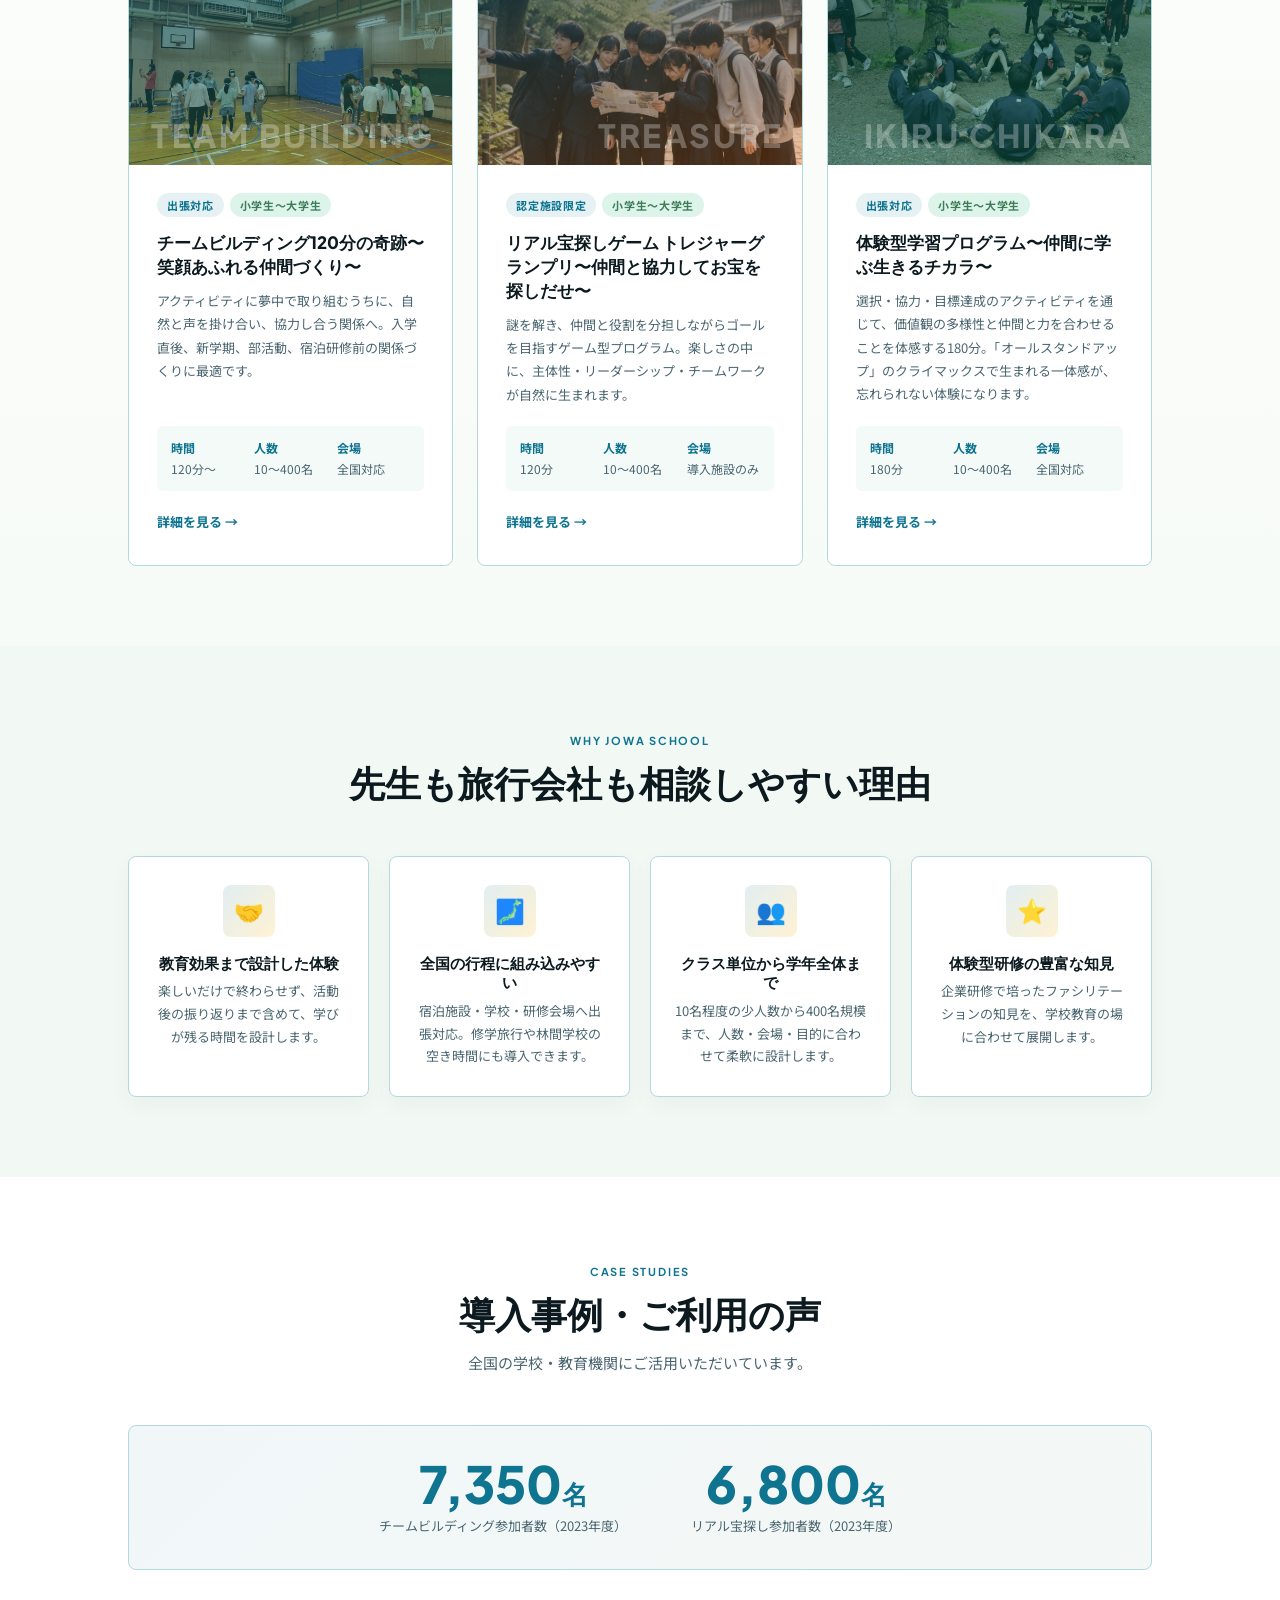
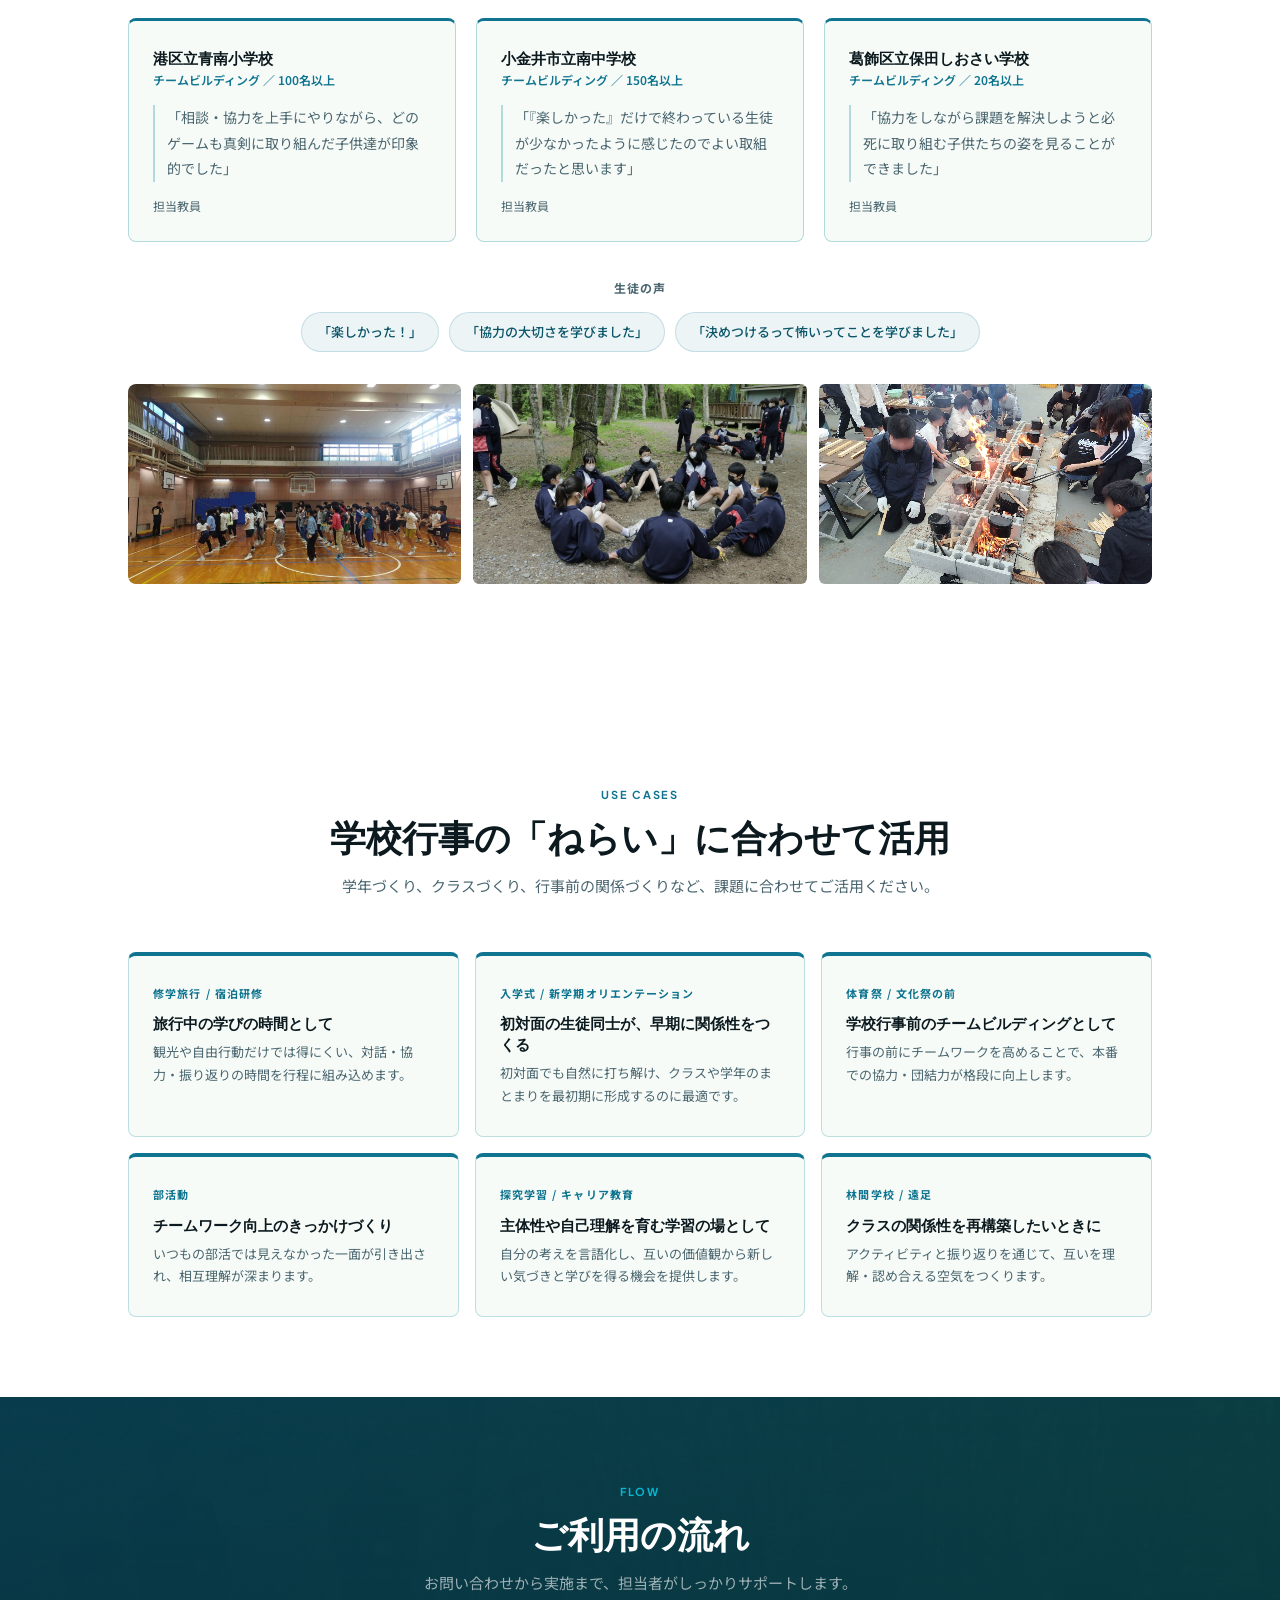
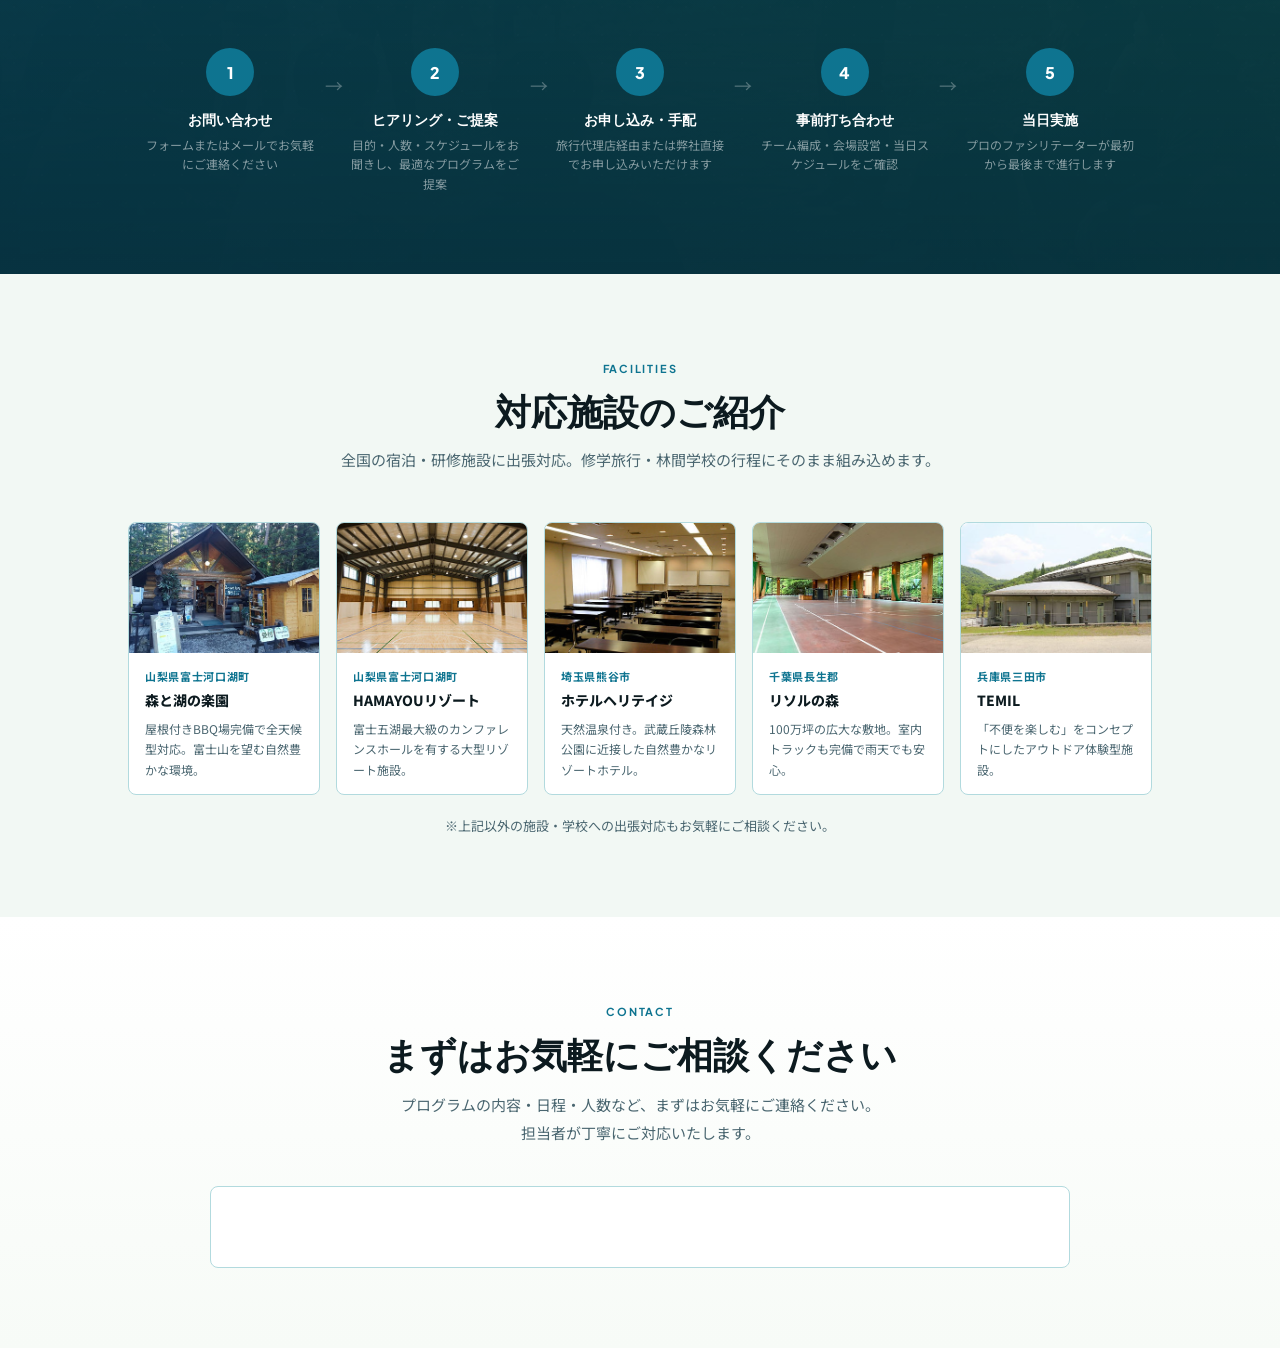
==== commit 7e07f8ac: "Add 資料ダウンロード modal with HubSpot form - common.js 新規作成：モーダル表示・HubSpot postMessage検知・サンクスUI切り替え - comm" ====
--- a/deploy/index.html
+++ b/deploy/index.html
@@ -20,7 +20,9 @@
   <link href="https://fonts.googleapis.com/css2?family=Plus+Jakarta+Sans:wght@700;800&family=Inter:wght@400;500;600;700&family=Noto+Sans+JP:wght@400;500;700&display=swap" rel="stylesheet">
   <link rel="stylesheet" href="assets/css/common.css">
   <link rel="stylesheet" href="assets/css/index.css">
+  <script src="https://js-na2.hsforms.net/forms/embed/246127011.js" defer></script>
   <script src="/assets/js/layout.js" defer></script>
+  <script src="/assets/js/common.js" defer></script>
 </head>
 <body>
 
@@ -36,7 +38,7 @@
       <p class="hero-lead">修学旅行・林間学校・宿泊研修に、チームで挑み、対話し、振り返る時間を。生徒の自己理解・他者理解・協働する力を育む体験型プログラムを全国へお届けします。</p>
       <div class="hero-btns">
         <a href="#contact" class="btn-primary">実施相談をする →</a>
-        <a href="#programs" class="btn-outline btn-outline-light">プログラムを見る</a>
+        <a href="/whitepaper" class="btn-outline btn-outline-light">資料ダウンロード</a>
       </div>
       <div class="hero-stats">
         <div>
--- a/deploy/assets/css/common.css
+++ b/deploy/assets/css/common.css
@@ -79,6 +79,19 @@
   color: var(--white) !important;
   border-color: rgba(255,255,255,.5) !important;
 }
+.hd-dl {
+  font-size: 12px; font-weight: 700;
+  color: rgba(255,255,255,.85) !important;
+  border: 1px solid rgba(255,255,255,.4);
+  padding: 6px 14px; border-radius: 100px;
+  transition: color .15s, border-color .15s, background .15s !important;
+  white-space: nowrap;
+}
+.hd-dl:hover {
+  color: var(--white) !important;
+  border-color: rgba(255,255,255,.7) !important;
+  background: rgba(255,255,255,.08) !important;
+}
 .hd-cta {
   background: var(--coral);
   color: var(--white) !important;
@@ -260,10 +273,86 @@
 }
 @media (max-width: 768px) {
   .hd { padding: 0 20px; }
-  .hd-nav a:not(.hd-cta) { display: none; }
+  .hd-nav a:not(.hd-cta):not(.hd-dl) { display: none; }
   .ft-cta { padding: 36px 24px; }
   .ft-main { padding: 36px 24px 24px; }
   .ft-main-inner { grid-template-columns: 1fr; gap: 28px; }
   .ft-bottom { padding: 16px 24px; }
   .content-wrap { padding: 0 24px; }
 }
+
+/* ── 資料ダウンロード モーダル ── */
+.wp-modal-overlay {
+  display: none;
+  position: fixed; inset: 0; z-index: 9000;
+  background: rgba(0,0,0,.55);
+  backdrop-filter: blur(4px);
+  align-items: center; justify-content: center;
+  padding: 24px;
+}
+.wp-modal-overlay.is-open {
+  display: flex;
+  animation: wpOverlayIn .2s ease;
+}
+@keyframes wpOverlayIn {
+  from { opacity: 0; }
+  to   { opacity: 1; }
+}
+.wp-modal {
+  background: var(--white);
+  border-radius: 12px;
+  box-shadow: 0 24px 64px rgba(0,0,0,.18);
+  width: 100%; max-width: 520px;
+  max-height: 92vh;
+  overflow-y: auto;
+  padding: 44px 40px 40px;
+  position: relative;
+  animation: wpModalIn .22s ease;
+}
+@keyframes wpModalIn {
+  from { opacity: 0; transform: scale(.96) translateY(8px); }
+  to   { opacity: 1; transform: scale(1) translateY(0); }
+}
+.wp-modal-close {
+  position: absolute; top: 16px; right: 16px;
+  width: 32px; height: 32px;
+  background: #F0F9FF; border: none; border-radius: 50%;
+  display: flex; align-items: center; justify-content: center;
+  cursor: pointer; font-size: 16px; color: var(--sub);
+  transition: background .15s, color .15s; line-height: 1;
+}
+.wp-modal-close:hover { background: var(--rule); color: var(--ink); }
+.wp-modal-eyebrow {
+  font-size: 11px; font-weight: 700; letter-spacing: .12em;
+  color: var(--teal); text-transform: uppercase; margin-bottom: 10px;
+}
+.wp-modal-title {
+  font-family: var(--font-disp);
+  font-size: 20px; font-weight: 800;
+  color: var(--ink); line-height: 1.4; margin-bottom: 16px;
+}
+.wp-modal-list {
+  list-style: none;
+  display: flex; flex-direction: column; gap: 7px;
+  margin-bottom: 24px; padding-bottom: 24px;
+  border-bottom: 1px solid var(--rule);
+}
+.wp-modal-list li {
+  display: flex; align-items: center; gap: 9px;
+  font-size: 13px; color: var(--sub); font-weight: 500;
+}
+.wp-modal-list li::before {
+  content: '';
+  display: block; width: 16px; height: 16px; min-width: 16px;
+  background: var(--teal) url("data:image/svg+xml,%3Csvg xmlns='http://www.w3.org/2000/svg' viewBox='0 0 20 20' fill='white'%3E%3Cpath fill-rule='evenodd' d='M16.707 5.293a1 1 0 010 1.414l-8 8a1 1 0 01-1.414 0l-4-4a1 1 0 011.414-1.414L8 12.586l7.293-7.293a1 1 0 011.414 0z' clip-rule='evenodd'/%3E%3C/svg%3E") center/10px no-repeat;
+  border-radius: 50%;
+}
+.wp-modal-note {
+  font-size: 11px; color: var(--sub); line-height: 1.7;
+  text-align: center; margin-top: 12px;
+}
+/* HubSpotフォームのモーダル内スタイル調整 */
+.wp-modal .hs-form-frame { width: 100%; display: block; }
+@media (max-width: 600px) {
+  .wp-modal { padding: 40px 24px 32px; }
+}
--- a/deploy/assets/css/index.css
+++ b/deploy/assets/css/index.css
@@ -359,7 +359,7 @@
   padding: 80px 0;
 }
 .contact-inner {
-  max-width: 680px; margin: 0 auto; text-align: center;
+  max-width: 860px; margin: 0 auto; text-align: center;
 }
 .contact-inner .sec-title { margin-bottom: 16px; }
 .contact-inner .sec-lead { margin-bottom: 40px; }
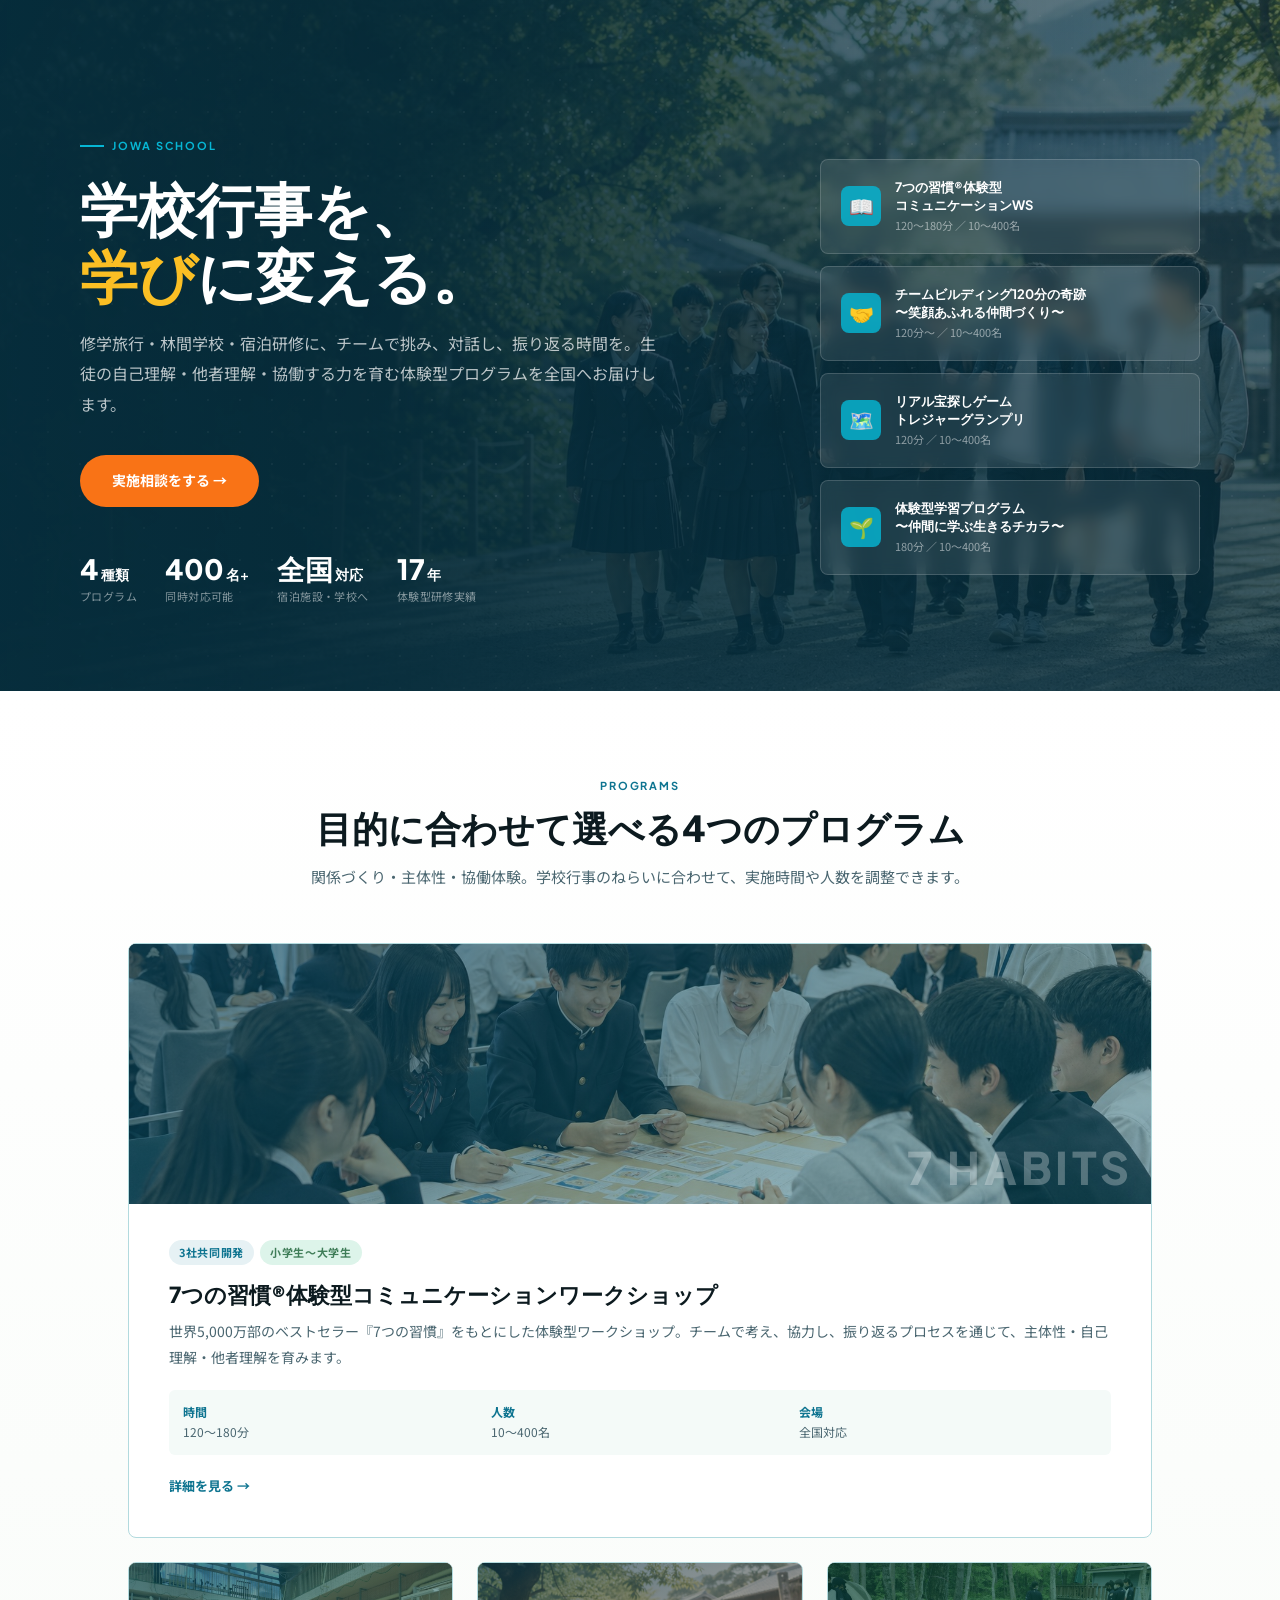
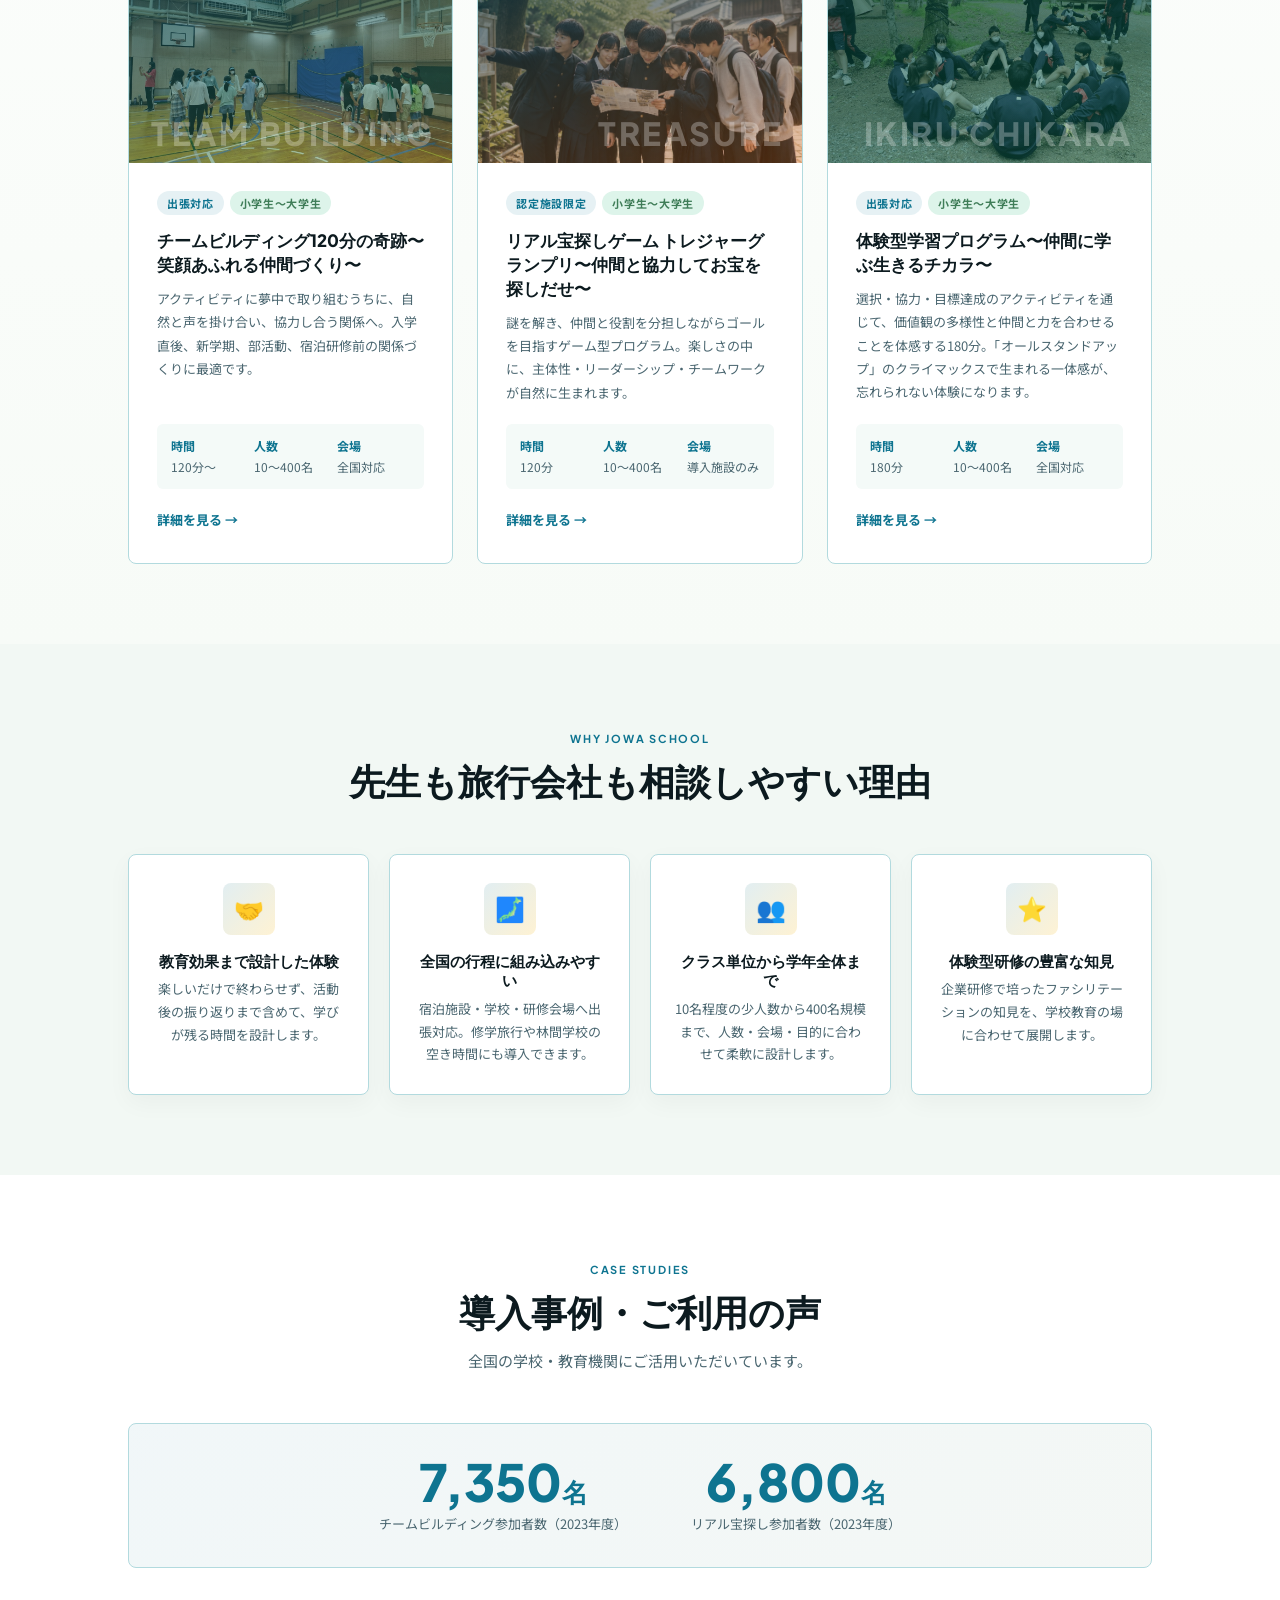
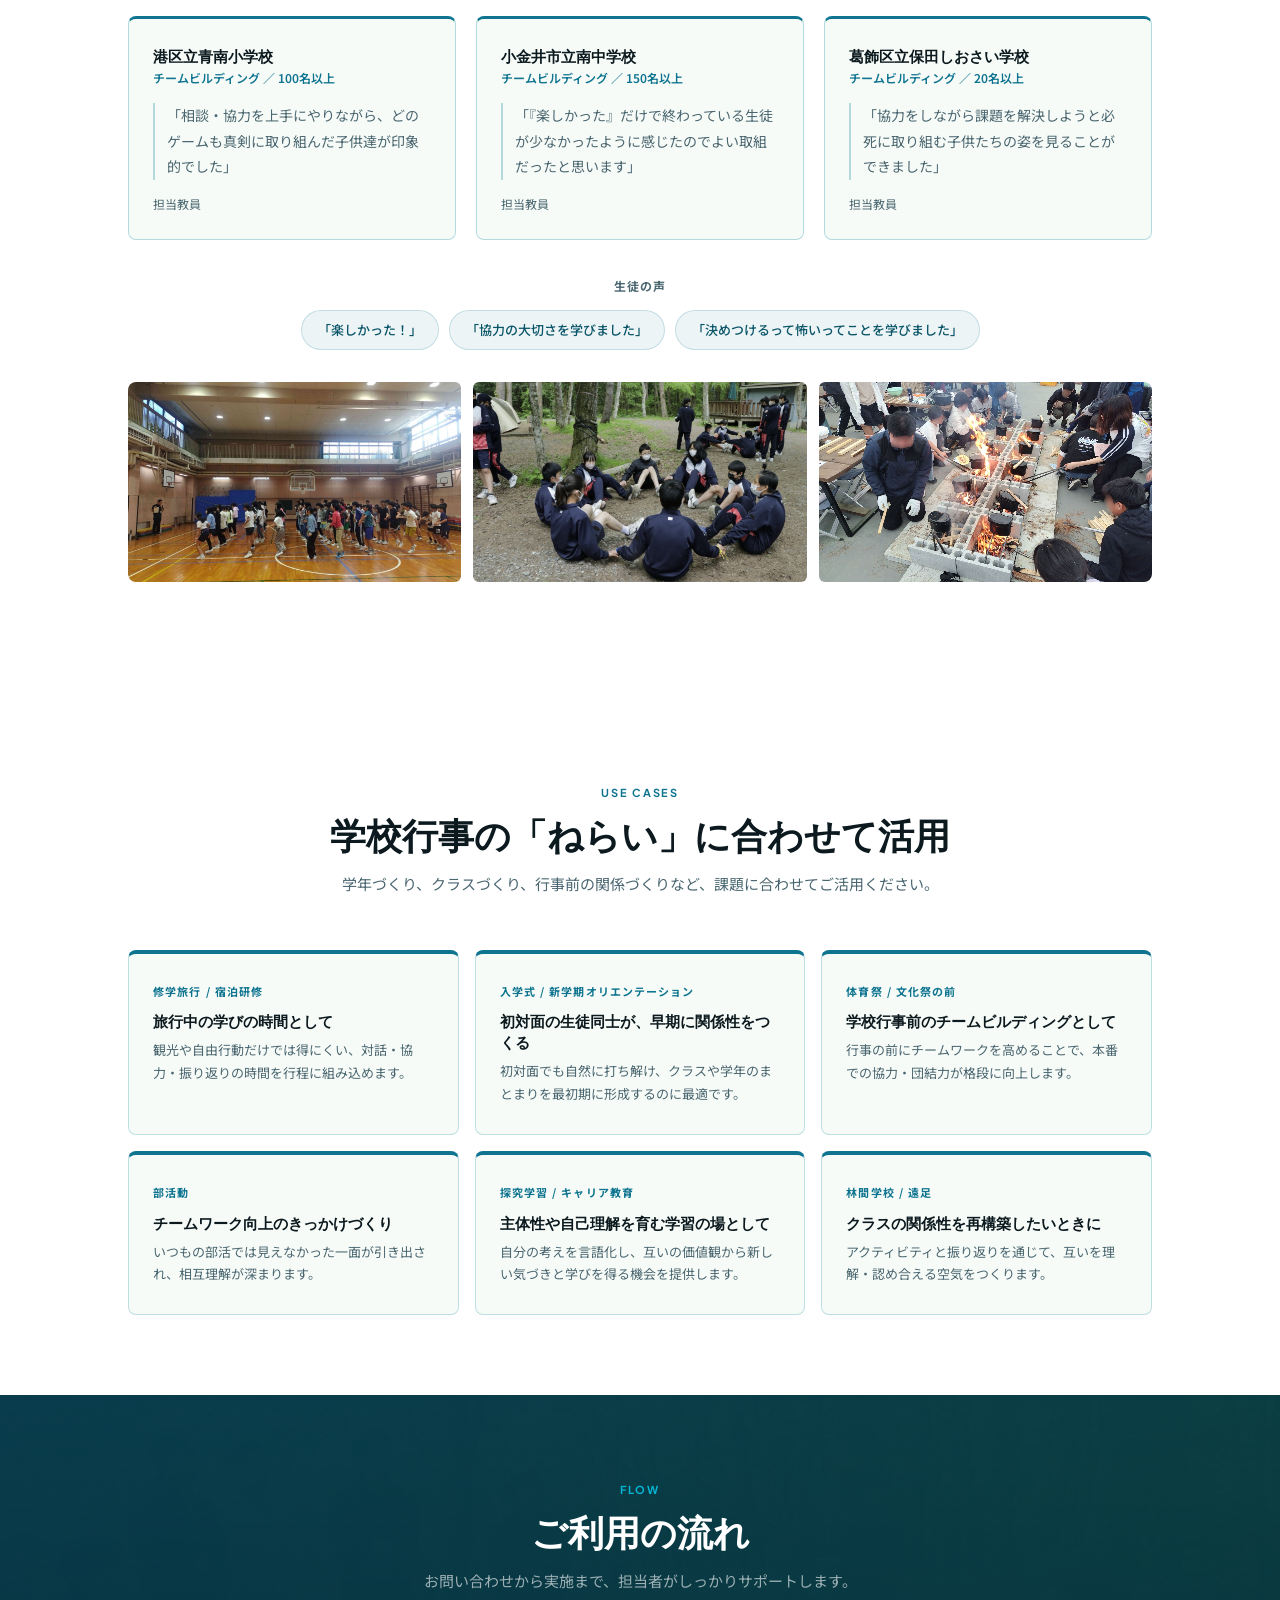
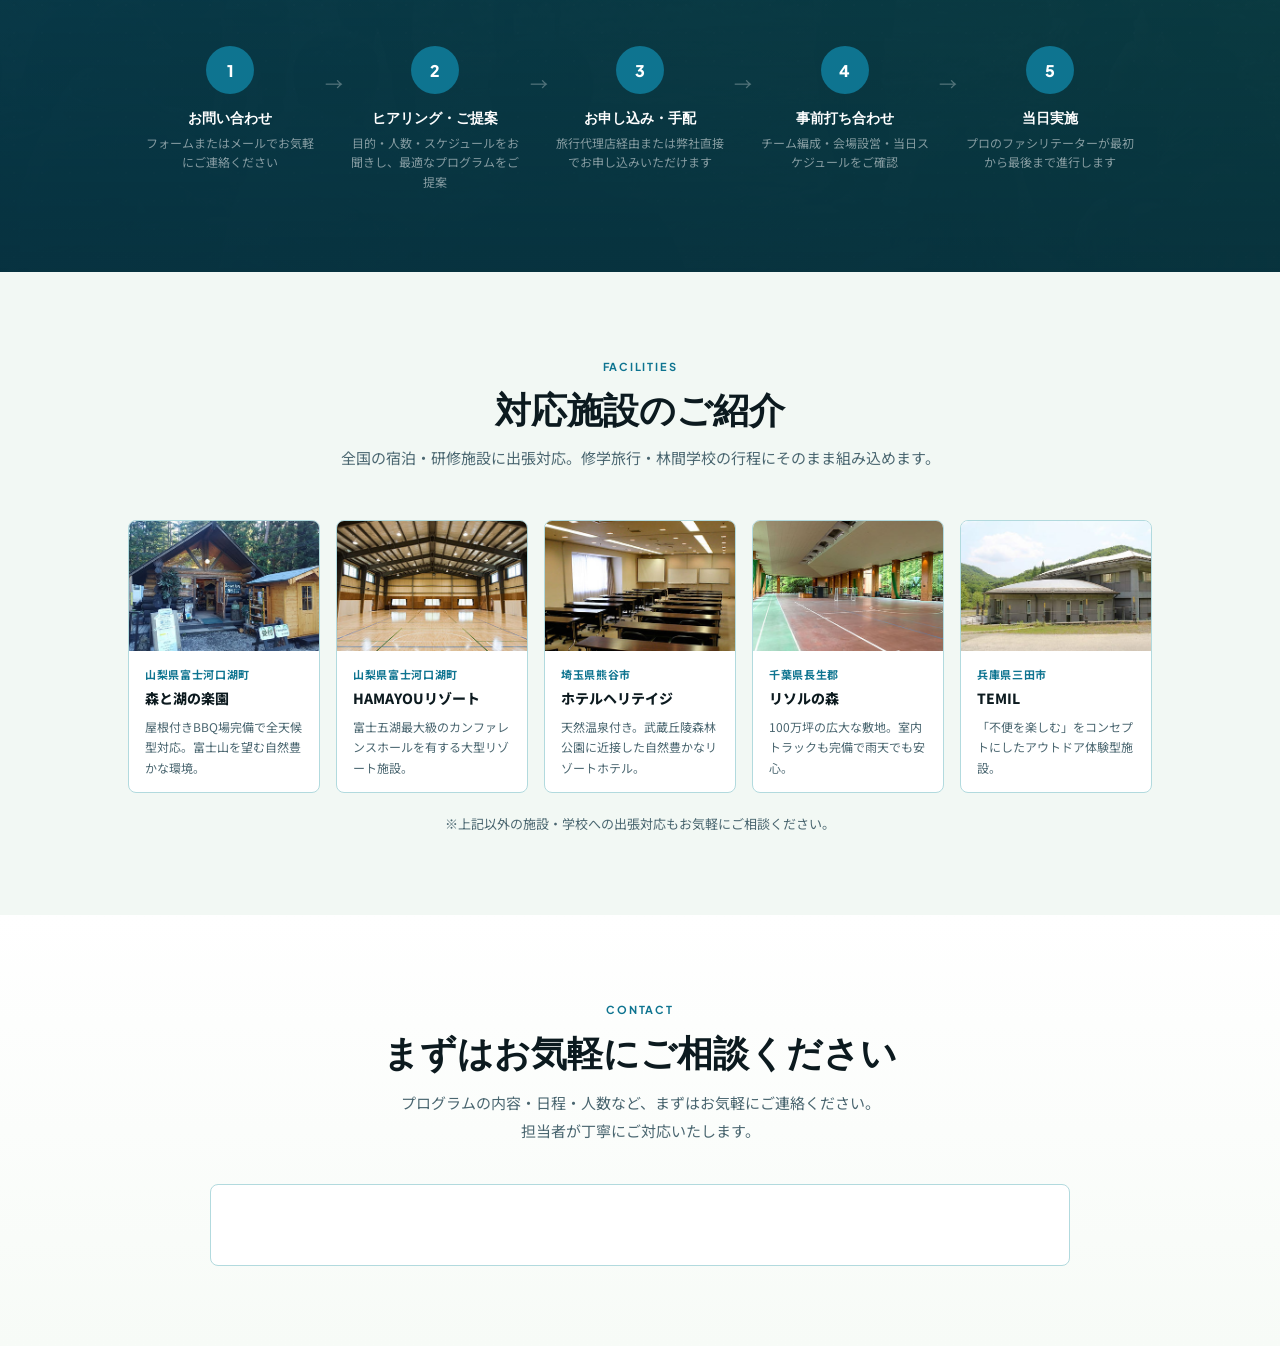
==== commit 9b2cd374: "公開前修正一式（E-1/2/3）＋資料DL非表示 - og:image追加（hero-school.jpg） - layout.js フッターに生きるチカラ追加 - privacy.html・term" ====
--- a/deploy/index.html
+++ b/deploy/index.html
@@ -12,6 +12,7 @@
   <meta property="og:url" content="https://jowa-school.fun/">
   <meta property="og:title" content="JOWA SCHOOL｜修学旅行・林間学校の体験型プログラム">
   <meta property="og:description" content="修学旅行・林間学校・宿泊研修に。7つの習慣®ワークショップほか全国対応の学校向け体験型プログラム。">
+  <meta property="og:image" content="https://jowa-school.fun/assets/images/hero-school.jpg">
   <meta property="og:site_name" content="JOWA SCHOOL">
   <meta property="og:locale" content="ja_JP">
 
@@ -38,7 +39,7 @@
       <p class="hero-lead">修学旅行・林間学校・宿泊研修に、チームで挑み、対話し、振り返る時間を。生徒の自己理解・他者理解・協働する力を育む体験型プログラムを全国へお届けします。</p>
       <div class="hero-btns">
         <a href="#contact" class="btn-primary">実施相談をする →</a>
-        <a href="/whitepaper" class="btn-outline btn-outline-light">資料ダウンロード</a>
+        <a href="/whitepaper" class="btn-outline btn-outline-light" style="display:none">資料ダウンロード</a>
       </div>
       <div class="hero-stats">
         <div>
@@ -442,5 +443,14 @@
 <!-- ══ FOOTER ════════════════════════════════════════ -->
 <div id="site-footer"></div>
 
+<!-- ══ Google Analytics（GA4） ════════════════════════ -->
+<script async src="https://www.googletagmanager.com/gtag/js?id=G-1N7N98ZCR3"></script>
+<script>
+  window.dataLayer = window.dataLayer || [];
+  function gtag(){dataLayer.push(arguments);}
+  gtag('js', new Date());
+  gtag('config', 'G-1N7N98ZCR3');
+</script>
+
 </body>
 </html>
--- a/deploy/assets/css/common.css
+++ b/deploy/assets/css/common.css
@@ -302,7 +302,7 @@
   background: var(--white);
   border-radius: 12px;
   box-shadow: 0 24px 64px rgba(0,0,0,.18);
-  width: 100%; max-width: 520px;
+  width: 100%; max-width: 860px;
   max-height: 92vh;
   overflow-y: auto;
   padding: 44px 40px 40px;
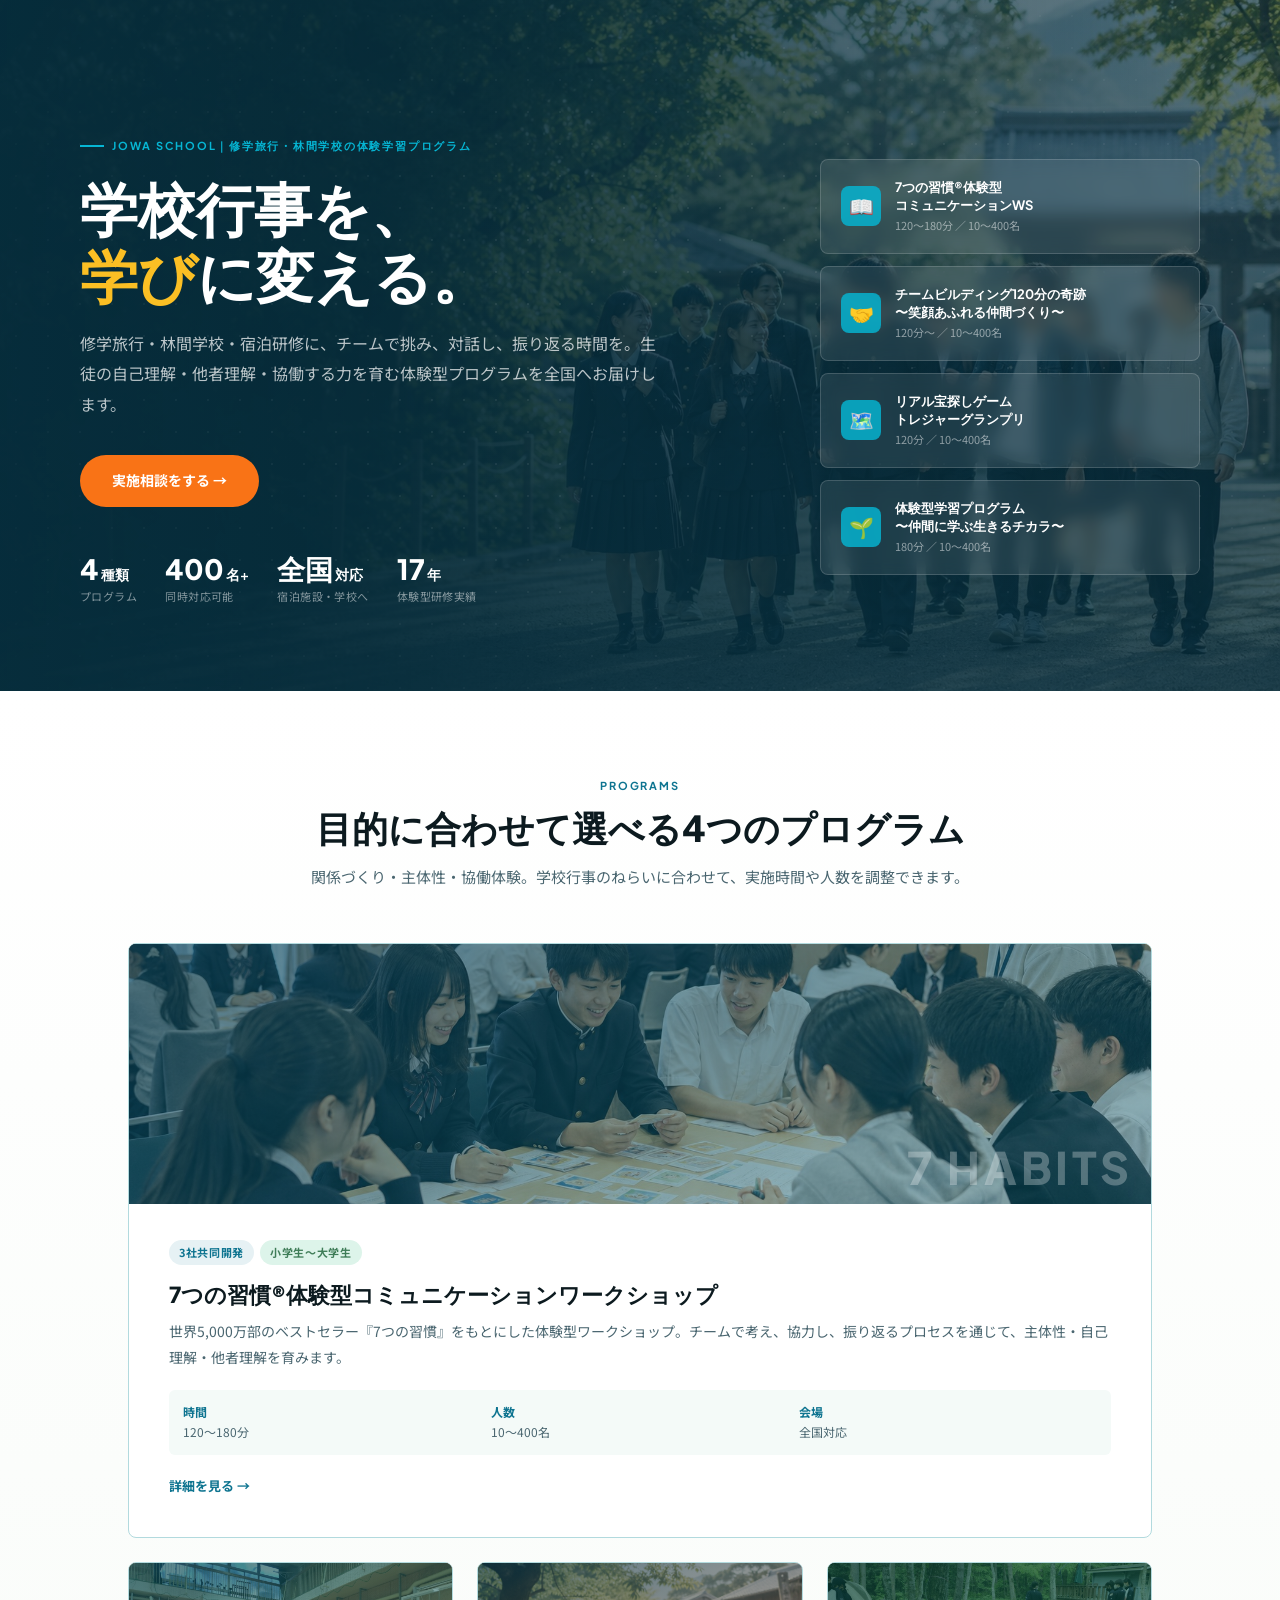
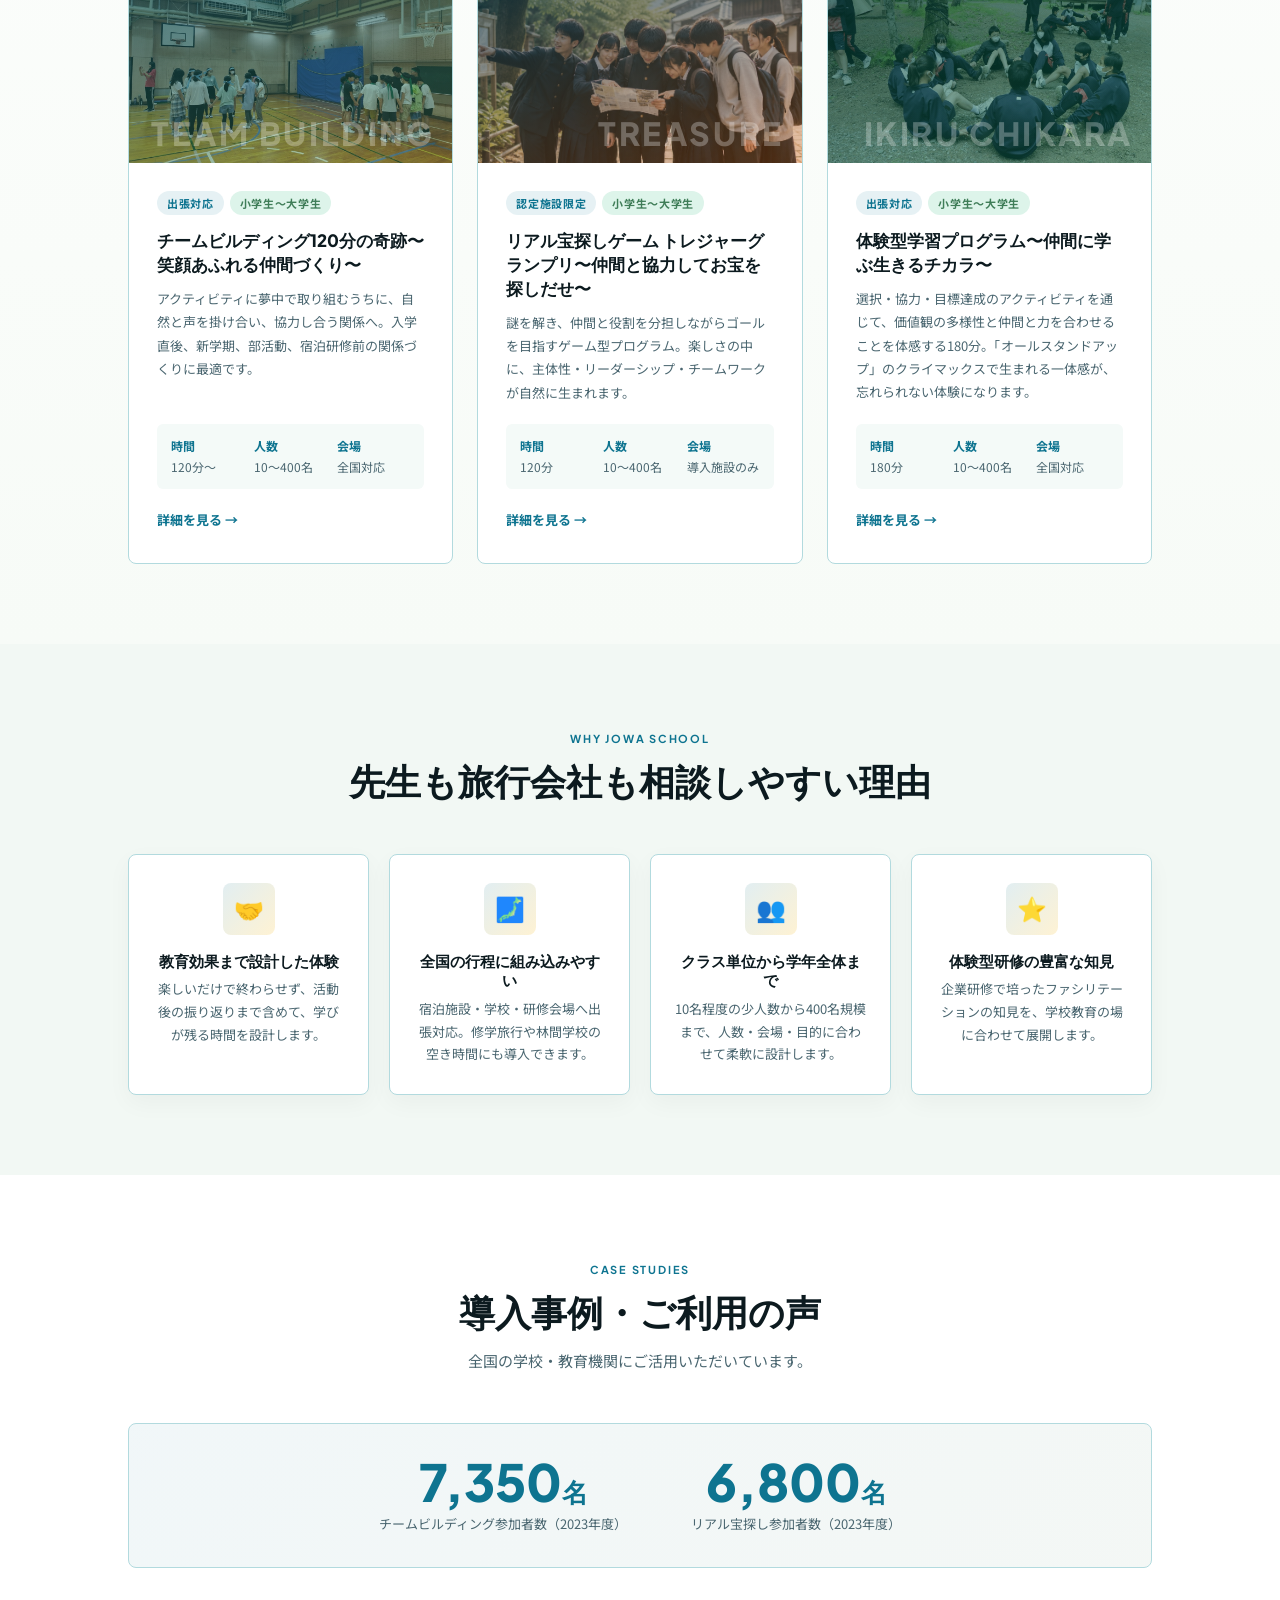
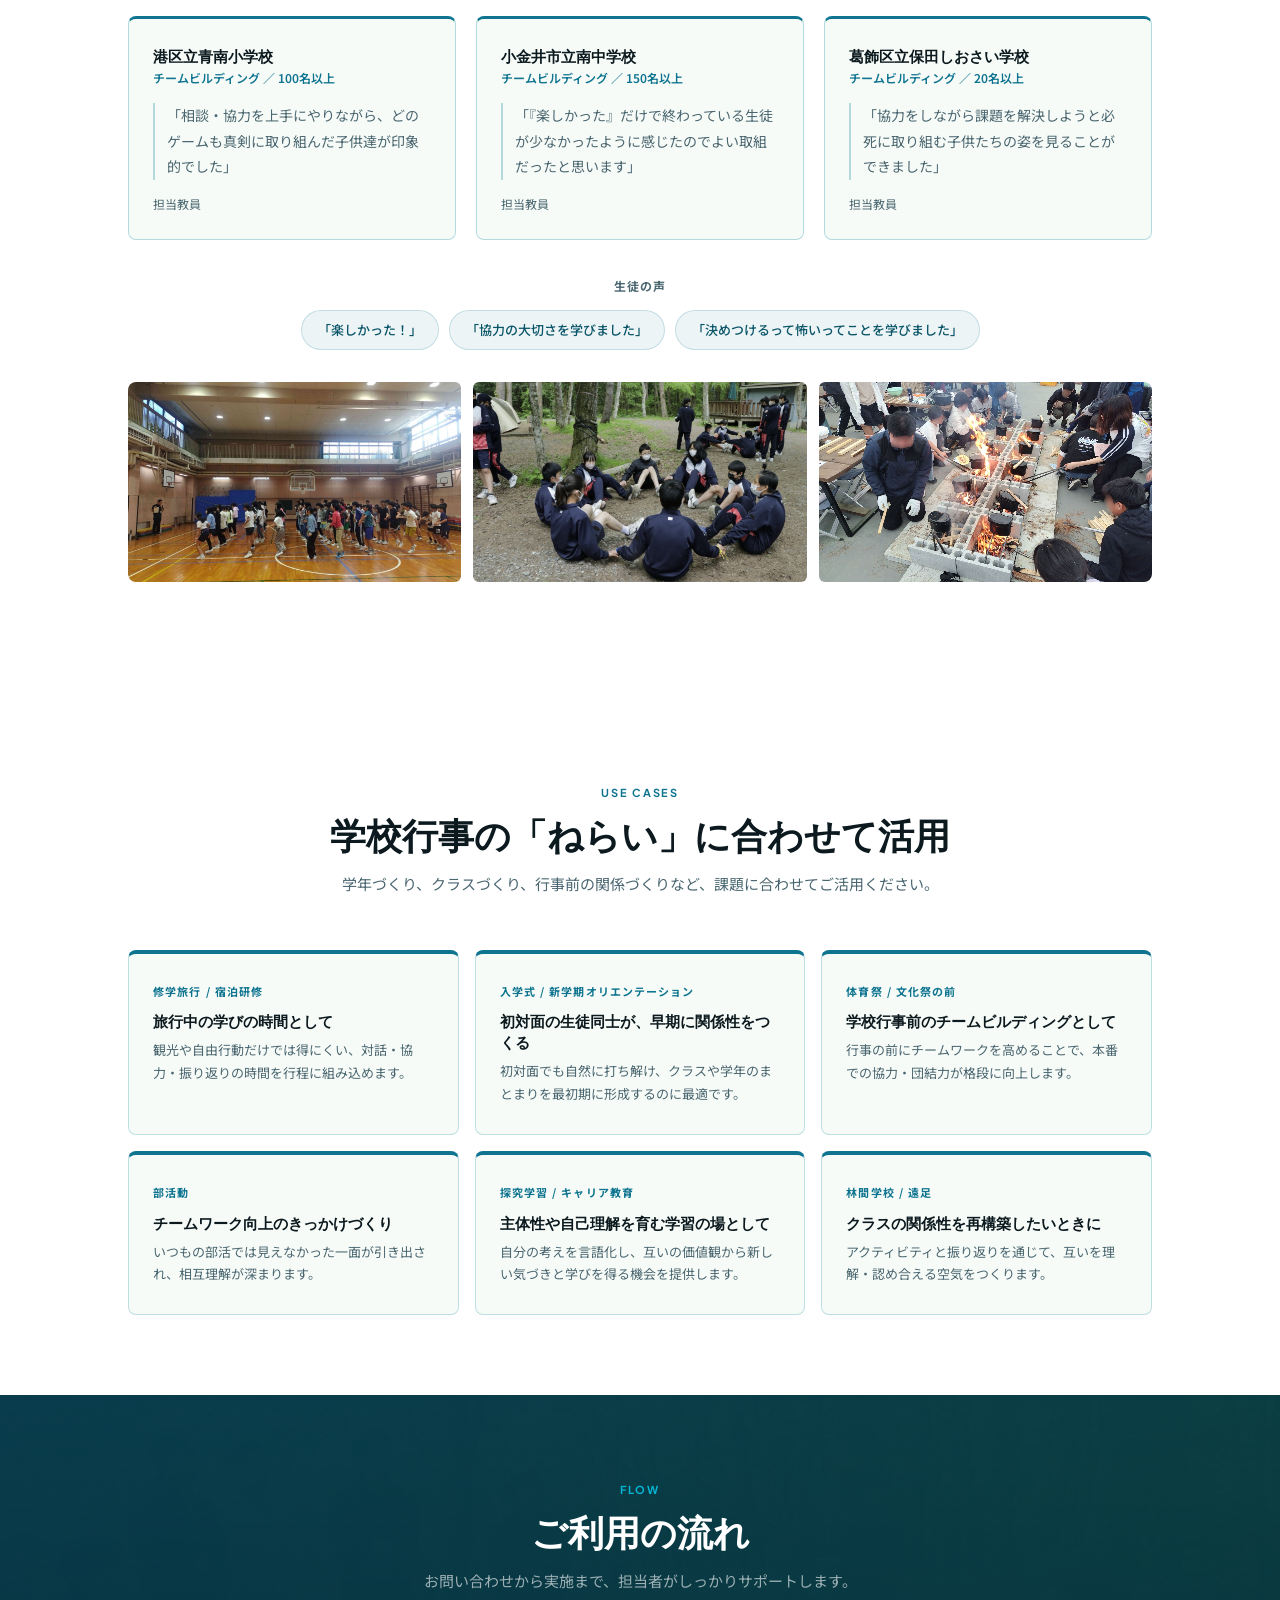
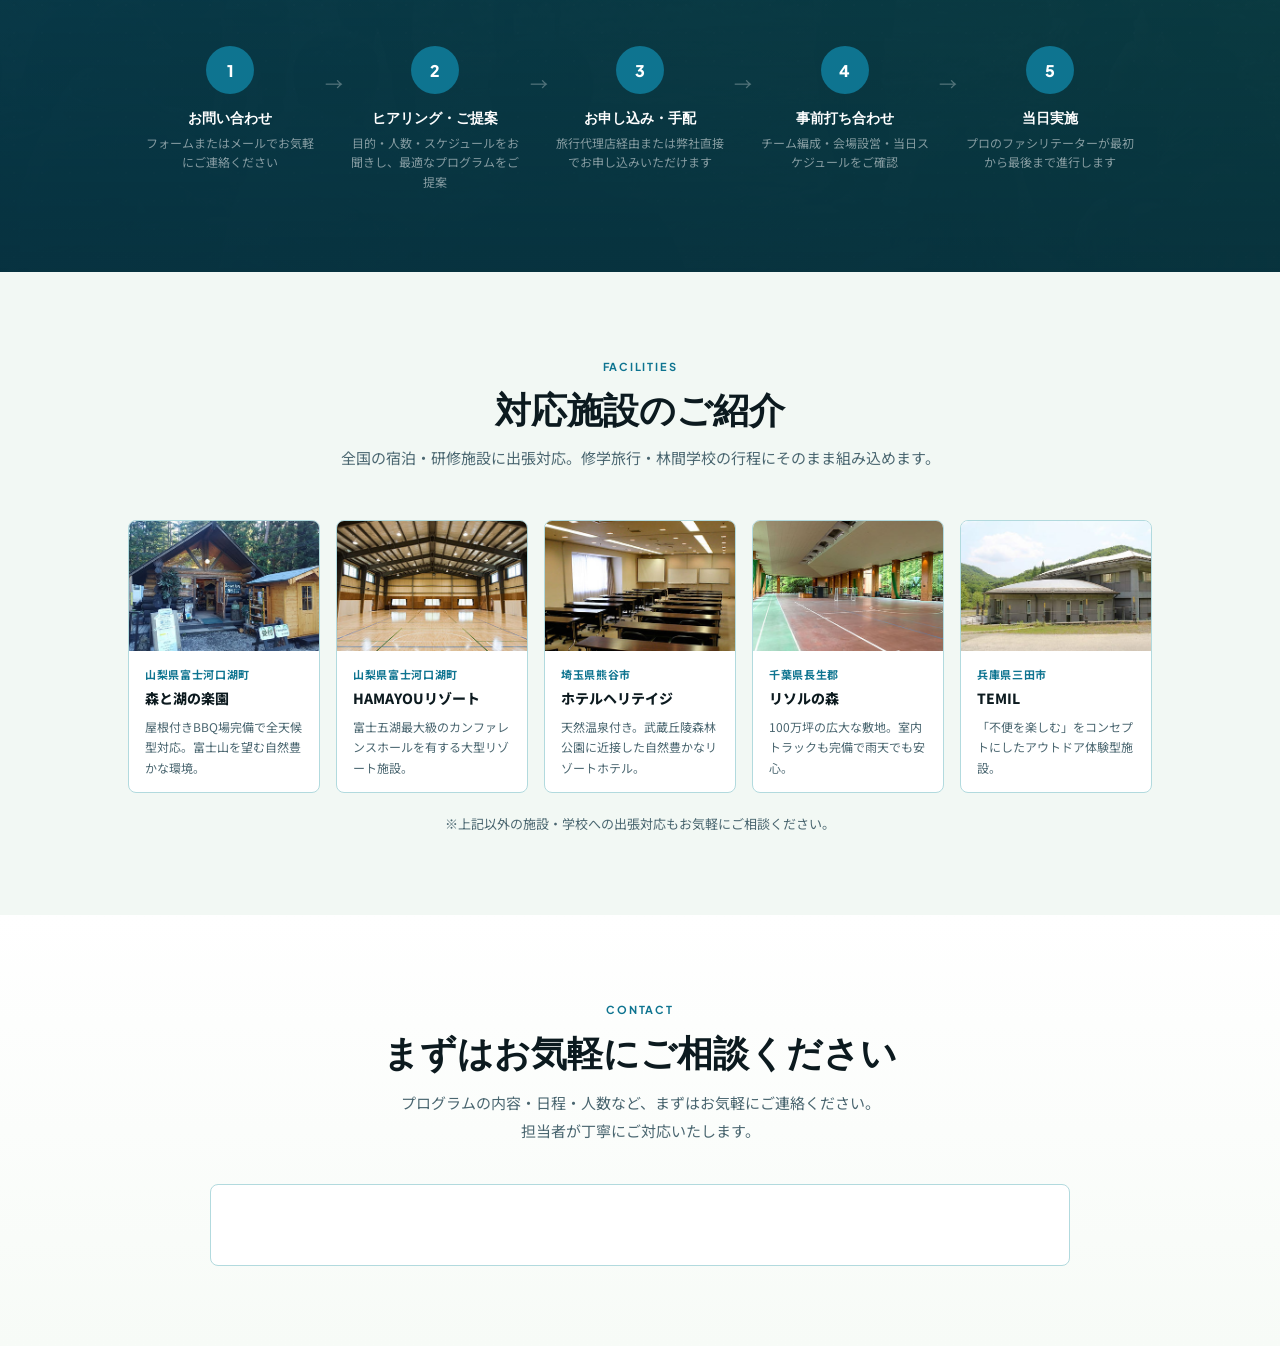
==== commit 61dc6403: "P0-b: H1周辺のキーワード化（案A）＋未確定数値「また参加したい92%」を削除 - index.html: hero-eyebrow を「JOWA SCHOOL｜修学旅行・林間学校の体験学習プロ" ====
--- a/deploy/index.html
+++ b/deploy/index.html
@@ -2,19 +2,21 @@
 <html lang="ja">
 <head>
   <meta charset="UTF-8">
+  <link rel="icon" href="/assets/images/jowa-logo.png" type="image/png">
   <meta name="viewport" content="width=device-width, initial-scale=1.0">
 
   <title>JOWA SCHOOL｜修学旅行・林間学校・宿泊研修の体験型プログラム</title>
   <meta name="description" content="修学旅行・林間学校・宿泊研修に。7つの習慣®ワークショップ・チームビルディング・宝探しゲームなど、学校向け体験型プログラムを全国提供。">
-  <link rel="canonical" href="https://jowa-school.fun/">
+  <link rel="canonical" href="https://school.jowa.fun/">
 
   <meta property="og:type" content="website">
-  <meta property="og:url" content="https://jowa-school.fun/">
+  <meta property="og:url" content="https://school.jowa.fun/">
   <meta property="og:title" content="JOWA SCHOOL｜修学旅行・林間学校の体験型プログラム">
   <meta property="og:description" content="修学旅行・林間学校・宿泊研修に。7つの習慣®ワークショップほか全国対応の学校向け体験型プログラム。">
-  <meta property="og:image" content="https://jowa-school.fun/assets/images/hero-school.jpg">
+  <meta property="og:image" content="https://school.jowa.fun/assets/images/hero-school.jpg">
   <meta property="og:site_name" content="JOWA SCHOOL">
   <meta property="og:locale" content="ja_JP">
+  <meta name="twitter:card" content="summary_large_image">
 
   <link rel="preconnect" href="https://fonts.googleapis.com">
   <link rel="preconnect" href="https://fonts.gstatic.com" crossorigin>
@@ -34,7 +36,7 @@
 <section class="hero">
   <div class="hero-inner">
     <div class="hero-body">
-      <p class="hero-eyebrow">JOWA SCHOOL</p>
+      <p class="hero-eyebrow">JOWA SCHOOL｜修学旅行・林間学校の体験学習プログラム</p>
       <h1>学校行事を、<br><em>学び</em>に変える。</h1>
       <p class="hero-lead">修学旅行・林間学校・宿泊研修に、チームで挑み、対話し、振り返る時間を。生徒の自己理解・他者理解・協働する力を育む体験型プログラムを全国へお届けします。</p>
       <div class="hero-btns">
@@ -121,7 +123,7 @@
             <div class="prog-card-spec"><strong>人数</strong>10〜400名</div>
             <div class="prog-card-spec"><strong>会場</strong>全国対応</div>
           </div>
-          <a href="programs/7habits.html" class="prog-card-link" aria-label="7つの習慣ワークショップ詳細を見る">詳細を見る →</a>
+          <a href="/programs/7habits" class="prog-card-link" aria-label="7つの習慣ワークショップ詳細を見る">詳細を見る →</a>
         </div>
       </div>
 
@@ -144,7 +146,7 @@
             <div class="prog-card-spec"><strong>人数</strong>10〜400名</div>
             <div class="prog-card-spec"><strong>会場</strong>全国対応</div>
           </div>
-          <a href="programs/team-building.html" class="prog-card-link" aria-label="チームビルディング詳細を見る">詳細を見る →</a>
+          <a href="/programs/team-building" class="prog-card-link" aria-label="チームビルディング詳細を見る">詳細を見る →</a>
         </div>
       </div>
 
@@ -166,7 +168,7 @@
             <div class="prog-card-spec"><strong>人数</strong>10〜400名</div>
             <div class="prog-card-spec"><strong>会場</strong>導入施設のみ</div>
           </div>
-          <a href="programs/treasure.html" class="prog-card-link" aria-label="トレジャーグランプリ詳細を見る">詳細を見る →</a>
+          <a href="/programs/treasure" class="prog-card-link" aria-label="トレジャーグランプリ詳細を見る">詳細を見る →</a>
         </div>
       </div>
 
@@ -189,7 +191,7 @@
             <div class="prog-card-spec"><strong>人数</strong>10〜400名</div>
             <div class="prog-card-spec"><strong>会場</strong>全国対応</div>
           </div>
-          <a href="programs/ikiru.html" class="prog-card-link" aria-label="生きるチカラ詳細を見る">詳細を見る →</a>
+          <a href="/programs/ikiru" class="prog-card-link" aria-label="生きるチカラ詳細を見る">詳細を見る →</a>
         </div>
       </div>
     </div><!-- /programs-sub-grid -->
@@ -443,14 +445,7 @@
 <!-- ══ FOOTER ════════════════════════════════════════ -->
 <div id="site-footer"></div>
 
-<!-- ══ Google Analytics（GA4） ════════════════════════ -->
-<script async src="https://www.googletagmanager.com/gtag/js?id=G-1N7N98ZCR3"></script>
-<script>
-  window.dataLayer = window.dataLayer || [];
-  function gtag(){dataLayer.push(arguments);}
-  gtag('js', new Date());
-  gtag('config', 'G-1N7N98ZCR3');
-</script>
+<!-- ══ Google Analytics（GA4）は /assets/js/layout.js で全ページ共通注入 ══ -->
 
 </body>
 </html>
